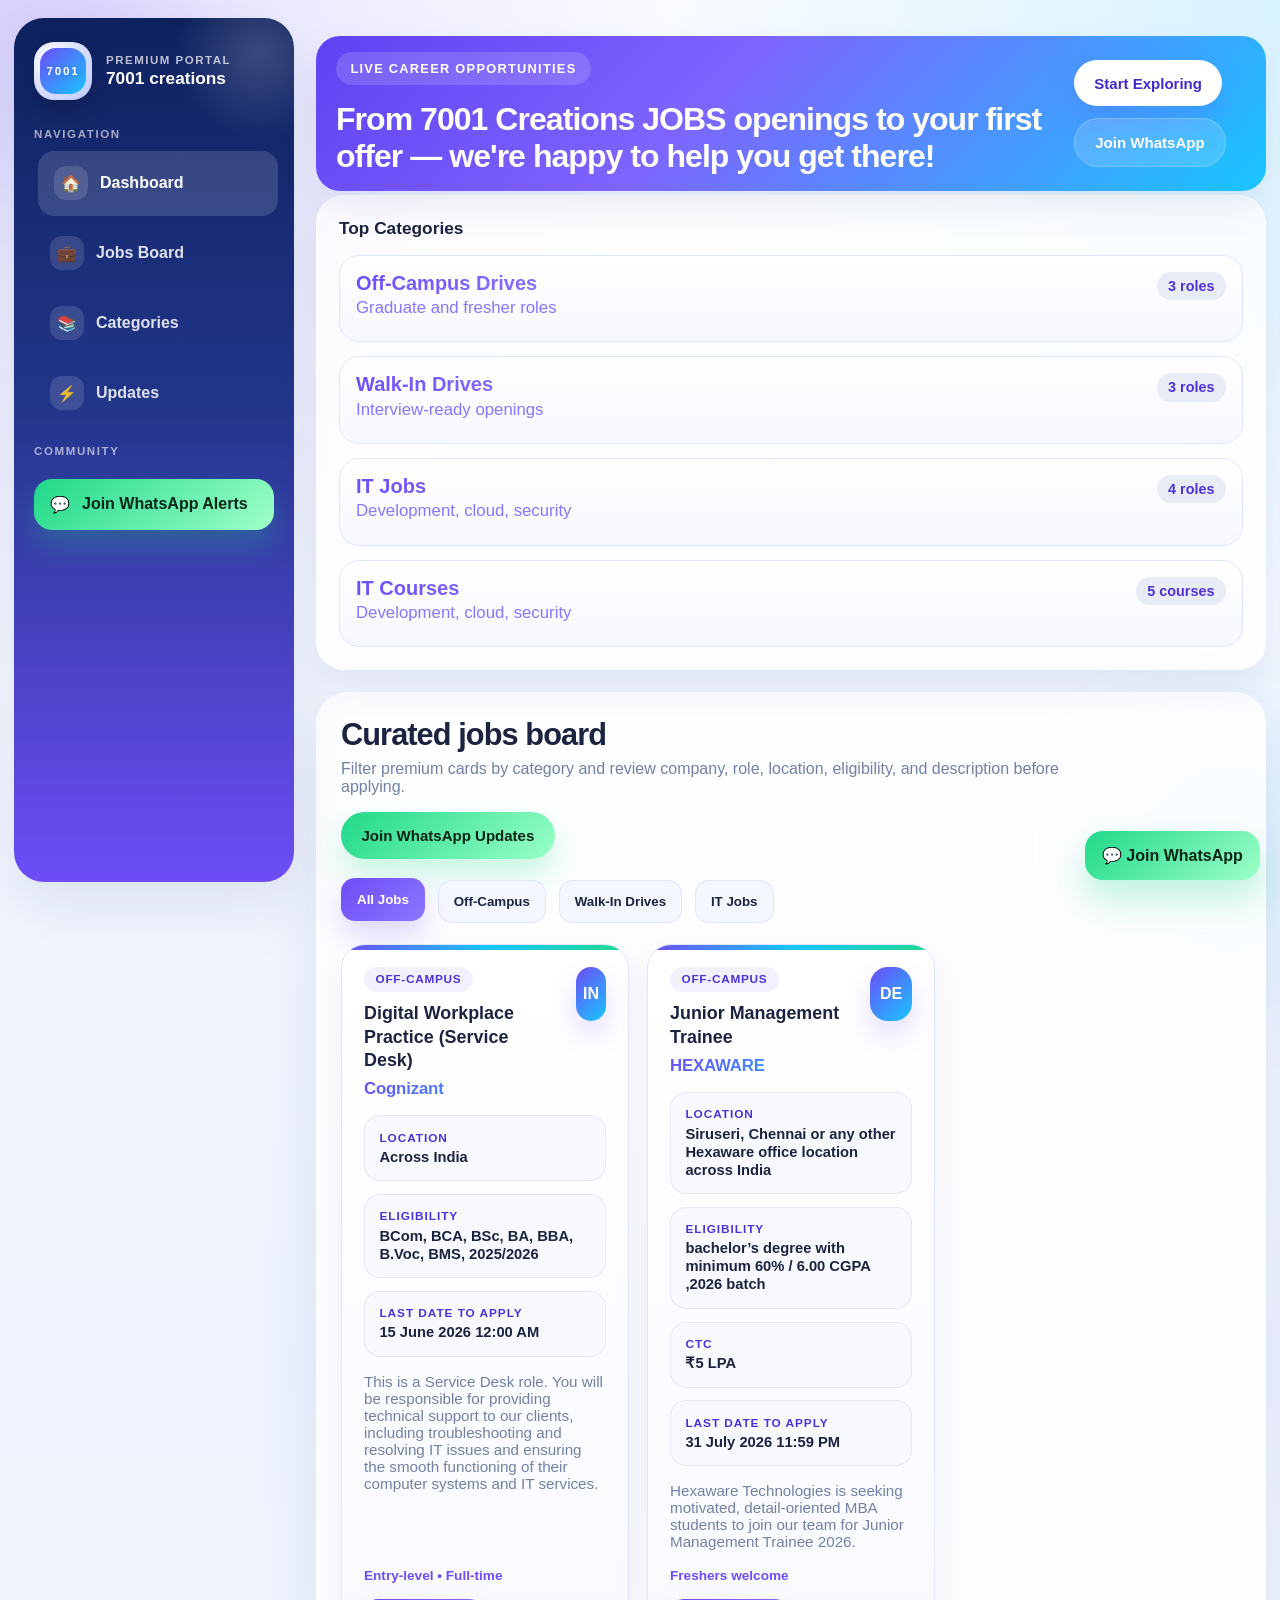
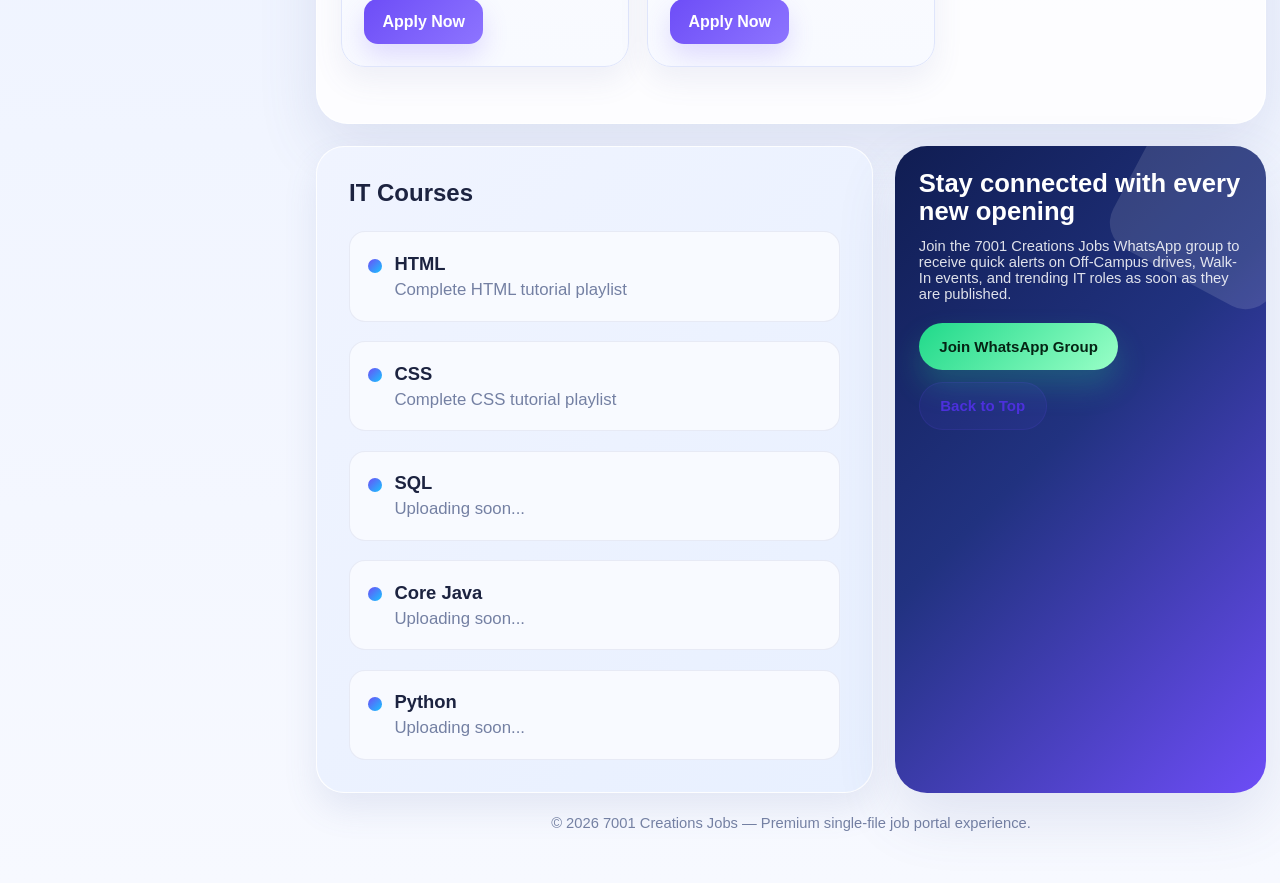
==== index.html @ d079e18f "Highlight company names with gradient styling for better visibility" ====
<!DOCTYPE html>
<html lang="en">
<head>
<meta charset="UTF-8">
<meta name="viewport" content="width=device-width,initial-scale=1.0">
<title>7001 creations</title>
<meta name="description" content="7001 Creations Jobs premium portal for Off-Campus, Walk-In Drives and IT Jobs.">
<style>
:root{
--bg:#f6f8ff;--bg2:#eef3ff;--text:#1c2340;--muted:#7480a3;--line:#dfe5fb;
--white:#fff;--purple:#6d4df7;--purple2:#8b74ff;--blue:#17c5ff;--green:#20d98a;--dark:#13245f;
--shadow:0 24px 60px rgba(84,97,156,.14);--shadow2:0 16px 34px rgba(91,103,163,.12);
--r1:30px;--r2:24px;--r3:18px;--max:1320px}
*{box-sizing:border-box} html{scroll-behavior:smooth}
body{margin:0;font-family:Inter,"Segoe UI",Arial,sans-serif;color:var(--text);
background:radial-gradient(circle at 0 0,rgba(109,77,247,.16),transparent 24%),
radial-gradient(circle at 100% 0,rgba(23,197,255,.14),transparent 22%),
linear-gradient(180deg,#f9fbff 0%,#eef3ff 55%,#f7f9ff 100%)}
a{text-decoration:none;color:inherit}
body:before,body:after{content:"";position:fixed;border-radius:50%;filter:blur(60px);z-index:-1;opacity:.45}
body:before{width:260px;height:260px;left:-80px;top:-80px;background:rgba(109,77,247,.22)}
body:after{width:280px;height:280px;right:-90px;bottom:-90px;background:rgba(23,197,255,.18)}
.app{width:min(calc(100% - 28px),var(--max));margin:18px auto;display:grid;grid-template-columns:280px 1fr;gap:22px}
.sidebar{position:sticky;top:18px;height:calc(100vh - 36px);padding:24px 20px;border-radius:var(--r1);
background:linear-gradient(180deg,#0e215e 0%,#22368a 45%,#6d4df7 100%);color:#fff;box-shadow:var(--shadow);overflow:hidden}
.sidebar:before{content:"";position:absolute;right:-50px;top:-50px;width:170px;height:170px;border-radius:50%;
background:radial-gradient(circle,rgba(255,255,255,.18),transparent 70%)}
.brand{display:flex;align-items:center;gap:14px;margin-bottom:28px;position:relative;z-index:1}
.logo{width:58px;height:58px;border-radius:20px;display:grid;place-items:center;background:radial-gradient(circle at 30% 30%,#ffffff 0%,#dfe5ff 45%,#b7c5ff 100%);color:#2f1f90;font-weight:900;box-shadow:0 14px 26px rgba(0,0,0,.16);position:relative;overflow:hidden}
.logo:before{content:"";position:absolute;inset:6px;border-radius:16px;background:linear-gradient(135deg,#6d4df7,#17c5ff)}
.logo:after{content:"7001";position:absolute;font-size:.72rem;letter-spacing:.16em;color:#fff;font-weight:900;text-shadow:0 2px 8px rgba(0,0,0,.18)}
.brand small{display:block;color:rgba(255,255,255,.72);font-size:.72rem;letter-spacing:.13em;text-transform:uppercase;font-weight:800;margin-bottom:2px}
.brand b{font-size:1.08rem;line-height:1.2}
.navtitle{margin:1.2rem 0 .7rem;color:rgba(255,255,255,.62);font-size:.72rem;text-transform:uppercase;letter-spacing:.14em;font-weight:800}
.navlink{display:flex;align-items:center;gap:12px;padding:.95rem 1rem;border-radius:16px;margin-bottom:.35rem;
color:rgba(255,255,255,.86);font-weight:700;transition:.25s}
.navlink:hover,.navlink.active{background:rgba(255,255,255,.14);transform:translateX(4px);color:#fff}
.ico{width:34px;height:34px;border-radius:12px;display:grid;place-items:center;background:rgba(255,255,255,.13)}
.whatside{display:flex;align-items:center;gap:12px;margin-top:22px;padding:1rem;border-radius:18px;background:linear-gradient(135deg,var(--green),#9effc8);
color:#062718;font-weight:900;box-shadow:0 16px 30px rgba(32,217,138,.24);transition:.25s}
.whatside:hover{transform:translateY(-3px)}
.topbar{position:sticky;top:18px;z-index:50;background:rgba(255,255,255,.72);backdrop-filter:blur(18px);border:1px solid rgba(255,255,255,.9);
box-shadow:var(--shadow2);border-radius:24px;padding:16px 20px;margin-bottom:22px;display:flex;justify-content:space-between;gap:1rem;align-items:center}
.topbar h1{margin:0;font-size:clamp(1.5rem,2.6vw,2rem);letter-spacing:-.03em}
.topbar p{margin:.28rem 0 0;color:var(--muted);font-size:.95rem}
.actions{display:flex;flex-wrap:wrap;gap:.75rem}
.btn{display:inline-flex;align-items:center;justify-content:center;gap:.55rem;border:none;border-radius:999px;padding:.92rem 1.28rem;font-weight:800;font-size:.94rem;cursor:pointer;transition:.25s;white-space:nowrap}
.btn:hover{transform:translateY(-2px)}
.btn.primary{background:linear-gradient(135deg,var(--purple),var(--purple2));color:#fff;box-shadow:0 16px 30px rgba(109,77,247,.22)}
.btn.soft{background:rgba(109,77,247,.08);color:#4c30dc;border:1px solid rgba(109,77,247,.12)}
.btn.wa{background:linear-gradient(135deg,var(--green),#99ffc7);color:#052414;box-shadow:0 16px 30px rgba(32,217,138,.24)}
.hero{display:grid;grid-template-columns:1.15fr 1fr;gap:22px;margin-bottom:22px}
.hero-main{position:relative;overflow:hidden;min-height:360px;padding:34px;border-radius:32px;color:#fff;
background:linear-gradient(135deg,#5f42f2 0%,#7f63ff 40%,#18c6ff 100%);box-shadow:var(--shadow)}
.hero-main:before{content:"";position:absolute;top:-55px;right:-25px;width:220px;height:220px;border-radius:38px;background:rgba(255,255,255,.12);transform:rotate(24deg)}
.hero-main:after{content:"";position:absolute;left:-40px;bottom:-80px;width:250px;height:250px;border-radius:50%;background:radial-gradient(circle,rgba(255,255,255,.18),transparent 70%)}
.hero-wrap{position:relative;z-index:1;max-width:620px}
.eyebrow{display:inline-flex;padding:.55rem .9rem;border-radius:999px;background:rgba(255,255,255,.15);font-size:.8rem;text-transform:uppercase;letter-spacing:.1em;font-weight:900}
.hero h2{margin:1rem 0 .9rem;font-size:clamp(1.8rem,3.5vw,2.8rem);line-height:1.1;letter-spacing:-.03em;max-width:20ch}
.hero p{margin:0 0 1.5rem;color:rgba(255,255,255,.9);max-width:57ch}
.hero-actions{display:flex;flex-wrap:wrap;gap:.8rem;margin-bottom:1.5rem}
.hero-actions .primary{background:#fff;color:#422ac7}
.hero-actions .soft{background:rgba(255,255,255,.15);color:#fff;border:1px solid rgba(255,255,255,.22)}
.stats{display:grid;grid-template-columns:repeat(3,1fr);gap:14px}
.stat{padding:1rem;border-radius:20px;background:rgba(255,255,255,.14);border:1px solid rgba(255,255,255,.18);backdrop-filter:blur(10px)}
.stat strong{display:block;font-size:1.45rem;margin-bottom:.18rem}
.stat span{font-size:.9rem;color:rgba(255,255,255,.84)}
.sidegrid{display:grid;gap:18px}
.card{background:rgba(255,255,255,.8);border:1px solid rgba(255,255,255,.9);backdrop-filter:blur(14px);box-shadow:var(--shadow2);border-radius:28px;padding:22px}
.card h3{margin:0 0 1rem;font-size:1.08rem}
.flist{display:grid;gap:.9rem}
.fitem{padding:1rem;border-radius:20px;background:linear-gradient(180deg,#fff,#f6f8ff);border:1px solid var(--line);transition:.25s}
.fitem:hover{transform:translateY(-4px);box-shadow:var(--shadow2)}
.ftop{display:flex;justify-content:space-between;gap:1rem;align-items:flex-start;margin-bottom:.45rem}
.fitem strong{display:block;font-size:.98rem;margin-bottom:.2rem;color:var(--text)}
.fitem span,.fitem p{margin:0;font-size:.9rem}
.fitem[data-category="off-campus"] strong{background:linear-gradient(135deg,var(--purple),#8d74ff);-webkit-background-clip:text;-webkit-text-fill-color:transparent;background-clip:text}
.fitem[data-category="off-campus"] span{color:#8b74ff}
.fitem[data-category="walk-in"] strong{background:linear-gradient(135deg,var(--purple),#8d74ff);-webkit-background-clip:text;-webkit-text-fill-color:transparent;background-clip:text}
.fitem[data-category="walk-in"] span{color:#8b74ff}
.fitem[data-category="it-jobs"] strong{background:linear-gradient(135deg,var(--purple),#8d74ff);-webkit-background-clip:text;-webkit-text-fill-color:transparent;background-clip:text}
.fitem[data-category="it-jobs"] span{color:#8b74ff}
.fitem[href="#updates"] strong{background:linear-gradient(135deg,var(--purple),#8d74ff);-webkit-background-clip:text;-webkit-text-fill-color:transparent;background-clip:text}
.fitem[href="#updates"] span{color:#8b74ff}
.pill{display:inline-flex;align-items:center;padding:.38rem .72rem;border-radius:999px;font-size:.74rem;font-weight:900;white-space:nowrap;color:#fff}
.p1{background:linear-gradient(135deg,var(--purple),#967eff)} .p2{background:linear-gradient(135deg,var(--blue),#70e1ff)} .p3{background:linear-gradient(135deg,var(--green),#96ffc6);color:#073021}
.summary{display:grid;grid-template-columns:repeat(3,1fr);gap:18px;margin-bottom:22px}
.sum{background:rgba(255,255,255,.82);border:1px solid rgba(255,255,255,.9);border-radius:26px;padding:22px;box-shadow:var(--shadow2);position:relative;overflow:hidden}
.sum:after{content:"";position:absolute;right:-12px;bottom:-12px;width:88px;height:88px;border-radius:24px;opacity:.14;transform:rotate(18deg)}
.sum.purple:after{background:var(--purple)} .sum.blue:after{background:var(--blue)} .sum.green:after{background:var(--green)}
.shead{display:flex;justify-content:space-between;align-items:center;gap:1rem;margin-bottom:1rem}
.sicon{width:48px;height:48px;border-radius:16px;display:grid;place-items:center;color:#fff;font-weight:900}
.sum.purple .sicon{background:linear-gradient(135deg,var(--purple),#8d74ff)}
.sum.blue .sicon{background:linear-gradient(135deg,var(--blue),#72e3ff)}
.sum.green .sicon{background:linear-gradient(135deg,var(--green),#83ffba);color:#053021}
.sum h3{margin:0;font-size:1.02rem}.num{font-size:2rem;font-weight:900;line-height:1;margin-bottom:.35rem;letter-spacing:-.04em}.sum p{margin:0;color:var(--muted);font-size:.93rem}
.jobs{background:rgba(255,255,255,.82);border:1px solid rgba(255,255,255,.9);border-radius:32px;padding:24px;box-shadow:var(--shadow);margin-bottom:22px}
.jobshead{display:flex;justify-content:space-between;align-items:flex-start;gap:1rem;flex-wrap:wrap;margin-bottom:1.3rem}
.jobshead h2{margin:0 0 .45rem;font-size:clamp(1.5rem,2.4vw,2rem);letter-spacing:-.03em}
.jobshead p{margin:0;color:var(--muted);max-width:720px}
.filters{display:flex;flex-wrap:wrap;gap:.8rem;margin-bottom:1.3rem}
.filter{border:none;border-radius:14px;padding:.88rem 1rem;background:#f5f7ff;color:var(--text);font-weight:800;cursor:pointer;box-shadow:inset 0 0 0 1px var(--line);transition:.25s}
.filter:hover,.filter.active{background:linear-gradient(135deg,var(--purple),#8d75ff);color:#fff;box-shadow:0 14px 28px rgba(109,77,247,.22);transform:translateY(-2px)}
.grid{display:grid;grid-template-columns:repeat(3,1fr);gap:18px}
.job{background:linear-gradient(180deg,#fff,#f8faff);border-radius:24px;border:1px solid var(--line);box-shadow:0 14px 30px rgba(91,103,163,.09);padding:22px;display:flex;flex-direction:column;position:relative;overflow:hidden;transition:.28s}
.job:before{content:"";position:absolute;left:0;right:0;top:0;height:5px;background:linear-gradient(90deg,var(--purple),var(--blue),var(--green))}
.job:hover{transform:translateY(-6px);box-shadow:0 22px 40px rgba(91,103,163,.16);border-color:#d4ddff}
.job.hidden{display:none}
.jobtop{display:flex;justify-content:space-between;gap:1rem;align-items:flex-start;margin-bottom:1rem}
.badge{width:54px;height:54px;border-radius:18px;display:grid;place-items:center;background:linear-gradient(135deg,var(--purple),var(--blue));color:#fff;font-weight:900;box-shadow:0 14px 26px rgba(109,77,247,.18)}
.type{display:inline-flex;padding:.35rem .72rem;border-radius:999px;background:rgba(109,77,247,.08);color:#4d32d8;font-size:.74rem;text-transform:uppercase;letter-spacing:.06em;font-weight:900;margin-bottom:.65rem}
.job h3{margin:0;font-size:1.12rem;line-height:1.3}.company{margin-top:.45rem;font-size:1.05rem;font-weight:900;background:linear-gradient(135deg,var(--purple),var(--blue));-webkit-background-clip:text;-webkit-text-fill-color:transparent;background-clip:text;letter-spacing:-.01em}
.meta{display:grid;grid-template-columns:repeat(auto-fit,minmax(180px,1fr));gap:.8rem;margin-bottom:1rem}
.box{padding:.9rem;border-radius:16px;background:#f7f9ff;border:1px solid rgba(104,117,172,.12)}
.box strong{display:block;color:#4d32d8;font-size:.74rem;text-transform:uppercase;letter-spacing:.08em;margin-bottom:.2rem}
.box span{font-size:.92rem;font-weight:700}
.desc{margin:0 0 1.1rem;color:var(--muted);font-size:.95rem;flex:1}
.foot{display:flex;justify-content:space-between;gap:1rem;align-items:center;flex-wrap:wrap}
.note{color:var(--purple);font-size:.85rem;font-weight:800}
.apply{display:inline-flex;align-items:center;justify-content:center;padding:.86rem 1.15rem;border-radius:14px;background:linear-gradient(135deg,var(--purple),#8d74ff);color:#fff;font-weight:800;box-shadow:0 12px 26px rgba(109,77,247,.18);transition:.25s}
.apply:hover{transform:translateY(-2px)}
.bottom{display:grid;grid-template-columns:1.1fr .9fr;gap:22px}
.cta{position:relative;overflow:hidden;padding:28px;border-radius:32px;color:#fff;background:linear-gradient(135deg,#101d52 0%,#213280 45%,#6d4df7 100%);box-shadow:var(--shadow)}
.cta:before{content:"";position:absolute;right:-45px;top:-38px;width:180px;height:180px;border-radius:30px;background:rgba(255,255,255,.12);transform:rotate(28deg)}
.cta h2{position:relative;z-index:1;margin:0 0 .75rem;font-size:clamp(1.8rem,3vw,2.6rem);line-height:1.08}
.cta p{position:relative;z-index:1;margin:0 0 1.35rem;color:rgba(255,255,255,.86);max-width:58ch}
.cta .actions{position:relative;z-index:1}
.info{display:grid;gap:18px}
.infocard{background:rgba(255,255,255,.82);border:1px solid rgba(255,255,255,.9);border-radius:28px;padding:22px;box-shadow:var(--shadow2)}
.infocard h3{margin:0 0 .9rem;font-size:1.06rem}
.ilist{display:grid;gap:.8rem}
.item{display:flex;gap:.8rem;align-items:flex-start;padding:.85rem .9rem;border-radius:16px;background:#f8faff;border:1px solid rgba(104,117,172,.12)}
.dot{width:12px;height:12px;border-radius:50%;margin-top:.35rem;flex-shrink:0;background:linear-gradient(135deg,var(--purple),var(--blue))}
.item strong{display:block;font-size:.94rem;margin-bottom:.15rem}.item span{color:var(--muted);font-size:.9rem}
.footer{text-align:center;padding:22px 10px 34px;color:var(--muted);font-size:.92rem}
.floatwa{position:fixed;right:20px;bottom:20px;z-index:1200;display:inline-flex;align-items:center;gap:.7rem;padding:.95rem 1.08rem;border-radius:18px;background:linear-gradient(135deg,var(--green),#9effc8);color:#072516;font-weight:900;box-shadow:0 18px 34px rgba(32,217,138,.28);transition:.25s}
.floatwa:hover{transform:translateY(-3px)}
@media (max-width:1180px){
.app{grid-template-columns:1fr}.sidebar{position:relative;top:0;height:auto}.hero,.bottom{grid-template-columns:1fr}.summary{grid-template-columns:1fr 1fr}
}
@media (max-width:780px){
.app{width:min(calc(100% - 18px),var(--max));margin:10px auto;gap:14px}
.sidebar,.topbar,.hero-main,.card,.sum,.jobs,.cta,.infocard{border-radius:22px}
.topbar,.jobshead,.foot{flex-direction:column;align-items:stretch}.actions{justify-content:flex-start}
.hero,.summary,.grid,.meta,.bottom,.stats{grid-template-columns:1fr}.filters .filter{flex:1 1 calc(50% - .8rem)}
.floatwa{right:14px;bottom:14px}
}
@media (prefers-reduced-motion:reduce){html{scroll-behavior:auto}*{transition:none!important}}
</style>
</head>
<body>
<div class="app">
  <aside class="sidebar">
    <a class="brand" href="#top">
      <span class="logo" aria-hidden="true"></span>
      <span><small>Premium Portal</small><b>7001 creations</b></span>
    </a>
    <div class="navtitle">Navigation</div>
    <a class="navlink active" href="#top"><span class="ico">🏠</span><span>Dashboard</span></a>
    <a class="navlink" href="#jobs"><span class="ico">💼</span><span>Jobs Board</span></a>
    <a class="navlink" href="#categories"><span class="ico">📚</span><span>Categories</span></a>
    <a class="navlink" href="#updates"><span class="ico">⚡</span><span>Updates</span></a>
    <div class="navtitle">Community</div>
    <a class="whatside" href="https://chat.whatsapp.com/FQeZhytfuts756f8nI5r4s" target="_blank" rel="noopener noreferrer"><span>💬</span><span>Join WhatsApp Alerts</span></a>
  </aside>

  <main id="top">
    <header class="topbar" style="background: linear-gradient(135deg,#5f42f2 0%,#7f63ff 40%,#18c6ff 100%); border: none; position: relative; overflow: hidden;">
      <div style="position: relative; z-index: 1;">
        <span style="display: inline-flex; padding: 0.55rem 0.9rem; border-radius: 999px; background: rgba(255,255,255,0.15); font-size: 0.8rem; text-transform: uppercase; letter-spacing: 0.1em; font-weight: 900; color: #fff; margin-bottom: 1rem;">LIVE CAREER OPPORTUNITIES</span>
        <h1 style="color: #fff; margin: 0;">From 7001 Creations JOBS openings to your first offer — we're happy to help you get there!</h1>
      </div>
      <div class="actions">
        <a class="btn primary" href="#jobs" style="background: #fff; color: #422ac7;">Start Exploring</a>
        <a class="btn soft" href="https://chat.whatsapp.com/FQeZhytfuts756f8nI5r4s" target="_blank" rel="noopener noreferrer" style="background: rgba(255,255,255,0.15); color: #fff; border: 1px solid rgba(255,255,255,0.22);">Join WhatsApp</a>
      </div>
    </header>

    <section id="categories" style="margin-bottom: 22px;">
      <div class="card">
        <h3>Top Categories</h3>
        <div class="flist">
          <a class="fitem" href="#jobs" data-category="off-campus" style="cursor: pointer;"><div class="ftop"><div><strong style="font-size: 1.25rem;">Off-Campus Drives</strong><span style="font-size: 1.05rem;">Graduate and fresher roles</span></div><span class="pill" style="background: #e8ecf7; color: #4d32d8;">3 roles</span></div></a>
          <a class="fitem" href="#jobs" data-category="walk-in" style="cursor: pointer;"><div class="ftop"><div><strong style="font-size: 1.25rem;">Walk-In Drives</strong><span style="font-size: 1.05rem;">Interview-ready openings</span></div><span class="pill" style="background: #e8ecf7; color: #4d32d8;">3 roles</span></div></a>
          <a class="fitem" href="#jobs" data-category="it-jobs" style="cursor: pointer;"><div class="ftop"><div><strong style="font-size: 1.25rem;">IT Jobs</strong><span style="font-size: 1.05rem;">Development, cloud, security</span></div><span class="pill" style="background: #e8ecf7; color: #4d32d8;">4 roles</span></div></a>
          <a class="fitem" href="#updates" style="cursor: pointer;"><div class="ftop"><div><strong style="font-size: 1.25rem;">IT Courses</strong><span style="font-size: 1.05rem;">Development, cloud, security</span></div><span class="pill" style="background: #e8ecf7; color: #4d32d8;">5 courses</span></div></a>
        </div>
      </div>
    </section>


    <section class="jobs" id="jobs">
      <div class="jobshead">
        <div>
          <h2>Curated jobs board</h2>
          <p>Filter premium cards by category and review company, role, location, eligibility, and description before applying.</p>
        </div>
        <a class="btn wa" href="https://chat.whatsapp.com/FQeZhytfuts756f8nI5r4s" target="_blank" rel="noopener noreferrer">Join WhatsApp Updates</a>
      </div>

      <div class="filters">
        <button class="filter active" type="button" data-filter="all">All Jobs</button>
        <button class="filter" type="button" data-filter="off-campus">Off-Campus</button>
        <button class="filter" type="button" data-filter="walk-in">Walk-In Drives</button>
        <button class="filter" type="button" data-filter="it-jobs">IT Jobs</button>
      </div>

      <div class="grid" id="jobsGrid"></div>
      
      <div id="pagination" style="display: flex; justify-content: center; align-items: center; gap: 1rem; margin-top: 2rem; flex-wrap: wrap;">
        <button id="prevPage" class="btn soft" style="display: none;">← Previous</button>
        <span id="pageInfo" style="font-weight: 700; color: var(--text);"></span>
        <button id="nextPage" class="btn soft" style="display: none;">Next →</button>
      </div>
    </section>

    <section class="bottom" id="updates" style="grid-template-columns: 1.2fr 0.8fr;">
      <div class="info">
        <div class="infocard" style="padding: 32px; background: linear-gradient(135deg, #f0f4ff 0%, #e8f0ff 100%);">
          <h3 style="font-size: 1.5rem; margin-bottom: 1.5rem;">IT Courses</h3>
          <div class="ilist" style="gap: 1.2rem;">
            <a class="item" href="https://www.youtube.com/watch?v=q3qqzZGI3ZE&list=PLaE51FvPHkQozoY9-qaENTqon5_05RSMc" target="_blank" rel="noopener noreferrer" style="cursor: pointer; padding: 1.3rem 1.1rem;"><span class="dot" style="width: 14px; height: 14px;"></span><div><strong style="font-size: 1.15rem; margin-bottom: 0.3rem;">HTML</strong><span style="font-size: 1.05rem;">Complete HTML tutorial playlist</span></div></a>
            <a class="item" href="https://www.youtube.com/watch?v=mrYLW3Xp94U&list=PLaE51FvPHkQoMfo9nTaKeAJqSZjYxYpY0" target="_blank" rel="noopener noreferrer" style="cursor: pointer; padding: 1.3rem 1.1rem;"><span class="dot" style="width: 14px; height: 14px;"></span><div><strong style="font-size: 1.15rem; margin-bottom: 0.3rem;">CSS</strong><span style="font-size: 1.05rem;">Complete CSS tutorial playlist</span></div></a>
            <a class="item" href="#" data-course="upcoming" style="cursor: pointer; padding: 1.3rem 1.1rem;"><span class="dot" style="width: 14px; height: 14px;"></span><div><strong style="font-size: 1.15rem; margin-bottom: 0.3rem;">SQL</strong><span style="font-size: 1.05rem;">Uploading soon...</span></div></a>
            <a class="item" href="#" data-course="upcoming" style="cursor: pointer; padding: 1.3rem 1.1rem;"><span class="dot" style="width: 14px; height: 14px;"></span><div><strong style="font-size: 1.15rem; margin-bottom: 0.3rem;">Core Java</strong><span style="font-size: 1.05rem;">Uploading soon...</span></div></a>
            <a class="item" href="#" data-course="upcoming" style="cursor: pointer; padding: 1.3rem 1.1rem;"><span class="dot" style="width: 14px; height: 14px;"></span><div><strong style="font-size: 1.15rem; margin-bottom: 0.3rem;">Python</strong><span style="font-size: 1.05rem;">Uploading soon...</span></div></a>
          </div>
        </div>
      </div>

      <div class="cta" style="padding: 24px;">
        <h2 style="font-size: 1.6rem;">Stay connected with every new opening</h2>
        <p style="font-size: 0.92rem;">Join the 7001 Creations Jobs WhatsApp group to receive quick alerts on Off-Campus drives, Walk-In events, and trending IT roles as soon as they are published.</p>
        <div class="actions">
          <a class="btn wa" href="https://chat.whatsapp.com/FQeZhytfuts756f8nI5r4s" target="_blank" rel="noopener noreferrer">Join WhatsApp Group</a>
          <a class="btn soft" href="#top">Back to Top</a>
        </div>
      </div>
    </section>

    <div class="footer">© 2026 7001 Creations Jobs — Premium single-file job portal experience.</div>
  </main>
</div>

<a class="floatwa" href="https://chat.whatsapp.com/FQeZhytfuts756f8nI5r4s" target="_blank" rel="noopener noreferrer">💬 Join WhatsApp</a>

<script>
/*
===========================================
HOW TO ADD OR UPDATE JOBS
===========================================

To add new jobs or update existing ones, scroll down to the "allJobs" array (around line 400).

ADDING A NEW JOB:
-----------------
1. Copy an existing job object from the allJobs array
2. Paste it at the end of the array (before the closing bracket ]
3. Update the following fields:

   - id: Increment the number (e.g., if last job is id: 10, use id: 11)
   - category: Choose from "off-campus", "walk-in", or "it-jobs"
   - categoryLabel: Choose from "Off-Campus", "Walk-In Drive", or "IT Job"
   - title: Job title (e.g., "Senior Software Engineer")
   - company: Company name (e.g., "Google")
   - badge: 2-3 letter company abbreviation (e.g., "GG" for Google)
   - location: Job location (e.g., "Bangalore / Remote")
   - eligibility: Requirements (e.g., "B.Tech/MCA, 2-4 years")
   - description: Brief job description (1-2 sentences)
   - note: Additional info (e.g., "Full-time • Remote")
   - applyUrl: Application link (full URL)
   - active: Set to true to show the job, false to hide it

EXAMPLE - Adding a new job:
---------------------------
{
  "id": 11,
  "category": "it-jobs",
  "categoryLabel": "IT Job",
  "title": "Full Stack Developer",
  "company": "Amazon",
  "badge": "AM",
  "location": "Hyderabad / Hybrid",
  "eligibility": "B.Tech/MCA, 1-3 years",
  "description": "Build scalable web applications using React, Node.js, and AWS services with modern development practices.",
  "note": "Full-time • Hybrid",
  "applyUrl": "https://www.amazon.jobs/en/search",
  "active": true
},

UPDATING AN EXISTING JOB:
-------------------------
1. Find the job by its id or title in the allJobs array
2. Modify any field you want to update
3. Save the file

HIDING A JOB (without deleting):
---------------------------------
Set "active": false for that job

UPDATING JOB COUNTS:
--------------------
The role counts (e.g., "3 roles") in the Top Categories section are hardcoded.
To update them:
1. Search for "Top Categories" in the HTML (around line 180)
2. Find the pill spans (e.g., <span class="pill" ...>3 roles</span>)
3. Update the numbers manually

TIPS:
-----
- Always add a comma after each job object (except the last one)
- Keep the JSON format valid (proper quotes, brackets, commas)
- Test the page after adding jobs to ensure they display correctly
- Use the filter buttons to verify jobs appear in the correct category
- The pagination will automatically handle more than 9 jobs per page

===========================================
*/

const filterButtons=document.querySelectorAll('.filter');
const jobsGrid=document.getElementById('jobsGrid');
const jobCount=document.getElementById('jobCount');
const prevPageBtn=document.getElementById('prevPage');
const nextPageBtn=document.getElementById('nextPage');
const pageInfo=document.getElementById('pageInfo');
let allJobs=[];
let activeFilter='all';
let currentPage=1;
const jobsPerPage=9;

function createJobCard(job){
  // Standard fields that should not appear in meta boxes
  const excludeFields = ['id', 'category', 'categoryLabel', 'title', 'company', 'badge', 'description', 'note', 'applyUrl', 'active', 'location', 'eligibility'];
  
  // Build meta boxes dynamically - always show location and eligibility first
  let metaBoxes = `
    <div class="box"><strong>Location</strong><span>${job.location}</span></div>
    <div class="box"><strong>Eligibility</strong><span>${job.eligibility}</span></div>`;
  
  // Add any additional fields dynamically
  for (const [key, value] of Object.entries(job)) {
    if (!excludeFields.includes(key) && value) {
      // Format the field name (e.g., "CTC" stays "CTC", "Last Date to Apply" stays as is)
      const fieldName = key;
      metaBoxes += `
    <div class="box"><strong>${fieldName}</strong><span>${value}</span></div>`;
    }
  }
  
  return `
    <article class="job" data-category="${job.category}">
      <div class="jobtop">
        <div>
          <span class="type">${job.categoryLabel}</span>
          <h3>${job.title}</h3>
          <div class="company">${job.company}</div>
        </div>
        <div class="badge">${job.badge}</div>
      </div>
      <div class="meta">
        ${metaBoxes}
      </div>
      <p class="desc">${job.description}</p>
      <div class="foot">
        <span class="note">${job.note}</span>
        <a class="apply" href="${job.applyUrl}" target="_blank" rel="noopener noreferrer">Apply Now</a>
      </div>
    </article>
  `;
}

function renderJobs(filter='all'){
  const visibleJobs=allJobs.filter(job=>job.active && (filter==='all'||job.category===filter));
  const totalPages=Math.ceil(visibleJobs.length/jobsPerPage);
  
  // Reset to page 1 if current page exceeds total pages
  if(currentPage>totalPages) currentPage=1;
  
  const startIndex=(currentPage-1)*jobsPerPage;
  const endIndex=startIndex+jobsPerPage;
  const jobsToShow=visibleJobs.slice(startIndex,endIndex);
  
  jobsGrid.innerHTML=jobsToShow.map(createJobCard).join('');
  
  if(jobCount){
    jobCount.textContent=allJobs.filter(job=>job.active).length;
  }
  
  // Update pagination controls
  if(totalPages>1){
    prevPageBtn.style.display=currentPage>1?'inline-flex':'none';
    nextPageBtn.style.display=currentPage<totalPages?'inline-flex':'none';
    pageInfo.textContent=`Page ${currentPage} of ${totalPages}`;
    pageInfo.style.display='block';
  }else{
    prevPageBtn.style.display='none';
    nextPageBtn.style.display='none';
    pageInfo.style.display='none';
  }
  
  // Scroll to jobs section
  document.getElementById('jobs').scrollIntoView({behavior:'smooth',block:'start'});
}

// Pagination button handlers
prevPageBtn.addEventListener('click',()=>{
  if(currentPage>1){
    currentPage--;
    renderJobs(activeFilter);
  }
});

nextPageBtn.addEventListener('click',()=>{
  const visibleJobs=allJobs.filter(job=>job.active && (activeFilter==='all'||job.category===activeFilter));
  const totalPages=Math.ceil(visibleJobs.length/jobsPerPage);
  if(currentPage<totalPages){
    currentPage++;
    renderJobs(activeFilter);
  }
});

filterButtons.forEach(button=>{
  button.addEventListener('click',()=>{
    activeFilter=button.dataset.filter;
    currentPage=1; // Reset to first page when changing filter
    filterButtons.forEach(btn=>btn.classList.remove('active'));
    button.classList.add('active');
    renderJobs(activeFilter);
  });
});

// IT Courses upcoming notification
const upcomingCourses = document.querySelectorAll('[data-course="upcoming"]');
upcomingCourses.forEach(course => {
  course.addEventListener('click', (e) => {
    e.preventDefault();
    const courseName = course.querySelector('strong').textContent;
    alert(`${courseName} course is uploading soon! Stay tuned for updates.`);
  });
});

// Category filter from Top Categories section
const categoryLinks = document.querySelectorAll('[data-category]');
categoryLinks.forEach(link => {
  link.addEventListener('click', (e) => {
    e.preventDefault();
    const category = link.dataset.category;
    
    // Update active filter button
    currentPage=1; // Reset to first page
    filterButtons.forEach(btn => btn.classList.remove('active'));
    const targetButton = document.querySelector(`[data-filter="${category}"]`);
    if (targetButton) {
      targetButton.classList.add('active');
      activeFilter = category;
      renderJobs(activeFilter);
    }
    
    // Scroll to jobs section
    document.getElementById('jobs').scrollIntoView({ behavior: 'smooth' });
  });
});

// Embedded jobs data to avoid CORS issues when opening HTML directly
allJobs = [
  {
    "id": 1,
    "category": "off-campus",
    "categoryLabel": "Off-Campus",
    "title": "Digital Workplace Practice (Service Desk)",
    "company": "Cognizant ",
    "badge": "IN",
    "location": "Across India",
    "Last Date to Apply": "15 June 2026 12:00 AM",
    "eligibility": "BCom, BCA, BSc, BA, BBA, B.Voc, BMS, 2025/2026",
    "description": "This is a Service Desk role. You will be responsible for providing technical support to our clients, including troubleshooting and resolving IT issues and ensuring the smooth functioning of their computer systems and IT services.",
    "note": "Entry-level • Full-time",
    "applyUrl": "https://app.joinsuperset.com/join/#/signup/student/jobprofiles/a8af19f3-444e-43bd-8828-e8656f637a17",
    "active": true
  },
  {
    "id": 2,
    "category": "off-campus",
    "categoryLabel": "Off-Campus",
    "title": "Junior Management Trainee",
    "company": "HEXAWARE",
    "CTC": "₹5 LPA",
    "Last Date to Apply": "31 July 2026 11:59 PM",
    "badge": "DE",
    "location": "Siruseri, Chennai or any other Hexaware office location across India",
    "eligibility": " bachelor’s degree with minimum 60% / 6.00 CGPA ,2026 batch",
    "description": "Hexaware Technologies is seeking motivated, detail-oriented MBA students to join our team for Junior Management Trainee 2026.",
    "note": "Freshers welcome",
    "applyUrl": "https://app.joinsuperset.com/join/#/signup/student/jobprofiles/aa8dda8f-2e39-4377-bf46-a255f7f941e3",
    "active": true
  }

];

// Render jobs immediatelytk
renderJobs(activeFilter);
</script>
</body>
</html>
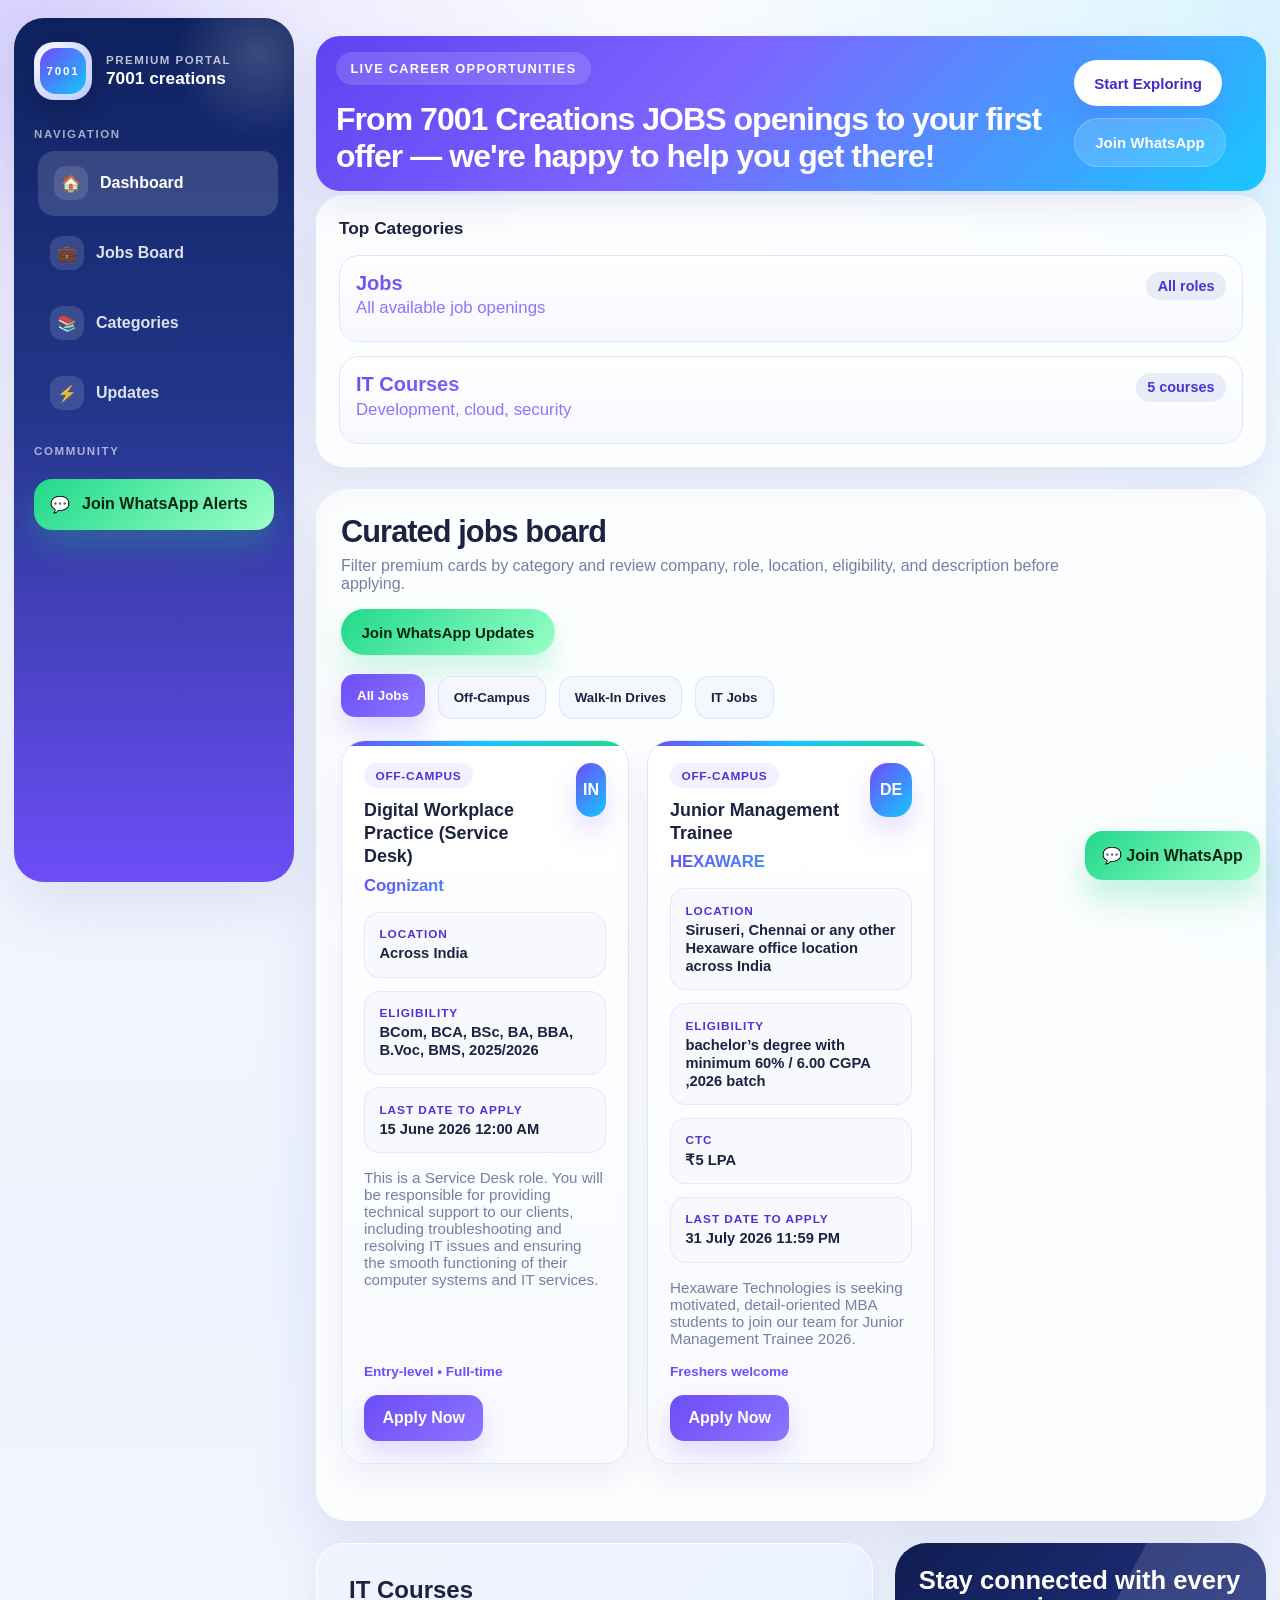
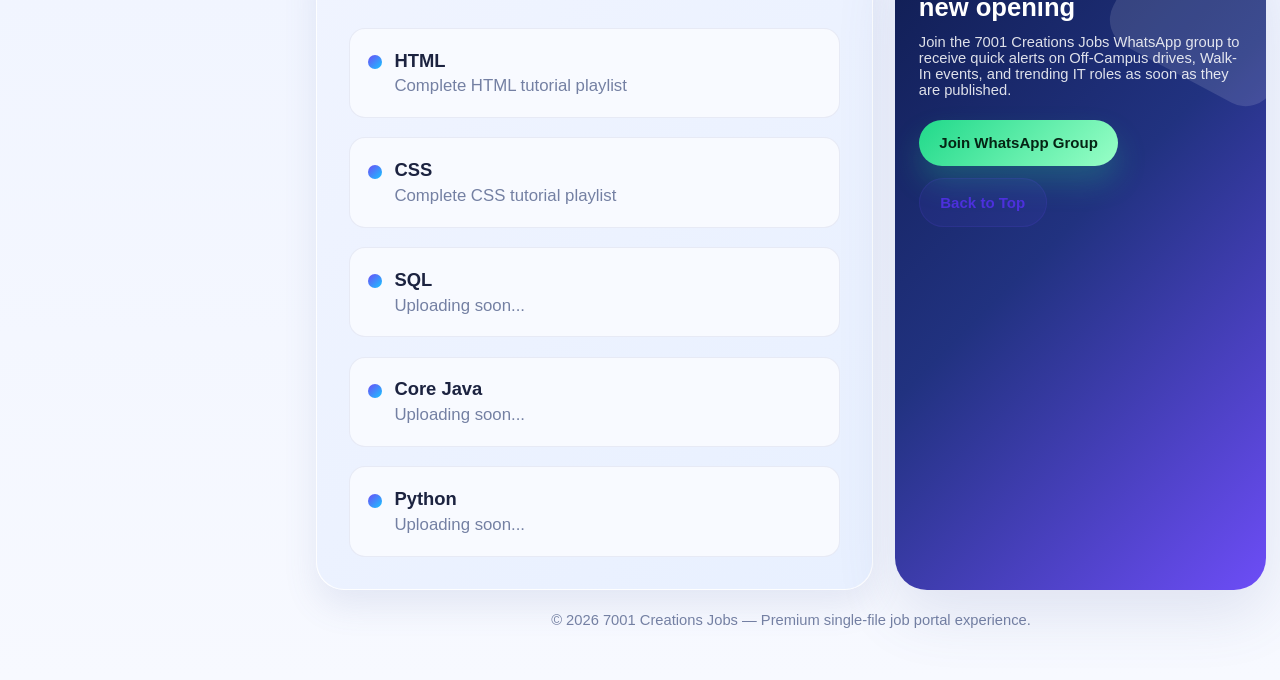
==== commit 2143440b: "updated" ====
--- a/index.html
+++ b/index.html
@@ -74,12 +74,8 @@
 .ftop{display:flex;justify-content:space-between;gap:1rem;align-items:flex-start;margin-bottom:.45rem}
 .fitem strong{display:block;font-size:.98rem;margin-bottom:.2rem;color:var(--text)}
 .fitem span,.fitem p{margin:0;font-size:.9rem}
-.fitem[data-category="off-campus"] strong{background:linear-gradient(135deg,var(--purple),#8d74ff);-webkit-background-clip:text;-webkit-text-fill-color:transparent;background-clip:text}
-.fitem[data-category="off-campus"] span{color:#8b74ff}
-.fitem[data-category="walk-in"] strong{background:linear-gradient(135deg,var(--purple),#8d74ff);-webkit-background-clip:text;-webkit-text-fill-color:transparent;background-clip:text}
-.fitem[data-category="walk-in"] span{color:#8b74ff}
-.fitem[data-category="it-jobs"] strong{background:linear-gradient(135deg,var(--purple),#8d74ff);-webkit-background-clip:text;-webkit-text-fill-color:transparent;background-clip:text}
-.fitem[data-category="it-jobs"] span{color:#8b74ff}
+.fitem[data-category="all"] strong{background:linear-gradient(135deg,var(--purple),#8d74ff);-webkit-background-clip:text;-webkit-text-fill-color:transparent;background-clip:text}
+.fitem[data-category="all"] span{color:#8b74ff}
 .fitem[href="#updates"] strong{background:linear-gradient(135deg,var(--purple),#8d74ff);-webkit-background-clip:text;-webkit-text-fill-color:transparent;background-clip:text}
 .fitem[href="#updates"] span{color:#8b74ff}
 .pill{display:inline-flex;align-items:center;padding:.38rem .72rem;border-radius:999px;font-size:.74rem;font-weight:900;white-space:nowrap;color:#fff}
@@ -180,9 +176,7 @@
       <div class="card">
         <h3>Top Categories</h3>
         <div class="flist">
-          <a class="fitem" href="#jobs" data-category="off-campus" style="cursor: pointer;"><div class="ftop"><div><strong style="font-size: 1.25rem;">Off-Campus Drives</strong><span style="font-size: 1.05rem;">Graduate and fresher roles</span></div><span class="pill" style="background: #e8ecf7; color: #4d32d8;">3 roles</span></div></a>
-          <a class="fitem" href="#jobs" data-category="walk-in" style="cursor: pointer;"><div class="ftop"><div><strong style="font-size: 1.25rem;">Walk-In Drives</strong><span style="font-size: 1.05rem;">Interview-ready openings</span></div><span class="pill" style="background: #e8ecf7; color: #4d32d8;">3 roles</span></div></a>
-          <a class="fitem" href="#jobs" data-category="it-jobs" style="cursor: pointer;"><div class="ftop"><div><strong style="font-size: 1.25rem;">IT Jobs</strong><span style="font-size: 1.05rem;">Development, cloud, security</span></div><span class="pill" style="background: #e8ecf7; color: #4d32d8;">4 roles</span></div></a>
+          <a class="fitem" href="#jobs" data-category="all" style="cursor: pointer;"><div class="ftop"><div><strong style="font-size: 1.25rem;">Jobs</strong><span style="font-size: 1.05rem;">All available job openings</span></div><span class="pill" style="background: #e8ecf7; color: #4d32d8;">All roles</span></div></a>
           <a class="fitem" href="#updates" style="cursor: pointer;"><div class="ftop"><div><strong style="font-size: 1.25rem;">IT Courses</strong><span style="font-size: 1.05rem;">Development, cloud, security</span></div><span class="pill" style="background: #e8ecf7; color: #4d32d8;">5 courses</span></div></a>
         </div>
       </div>
@@ -449,7 +443,12 @@
     // Update active filter button
     currentPage=1; // Reset to first page
     filterButtons.forEach(btn => btn.classList.remove('active'));
-    const targetButton = document.querySelector(`[data-filter="${category}"]`);
+    
+    // If category is 'all', activate the 'All Jobs' filter
+    const targetButton = category === 'all'
+      ? document.querySelector('[data-filter="all"]')
+      : document.querySelector(`[data-filter="${category}"]`);
+    
     if (targetButton) {
       targetButton.classList.add('active');
       activeFilter = category;
@@ -494,7 +493,6 @@
     "applyUrl": "https://app.joinsuperset.com/join/#/signup/student/jobprofiles/aa8dda8f-2e39-4377-bf46-a255f7f941e3",
     "active": true
   }
-
 ];
 
 // Render jobs immediatelytk
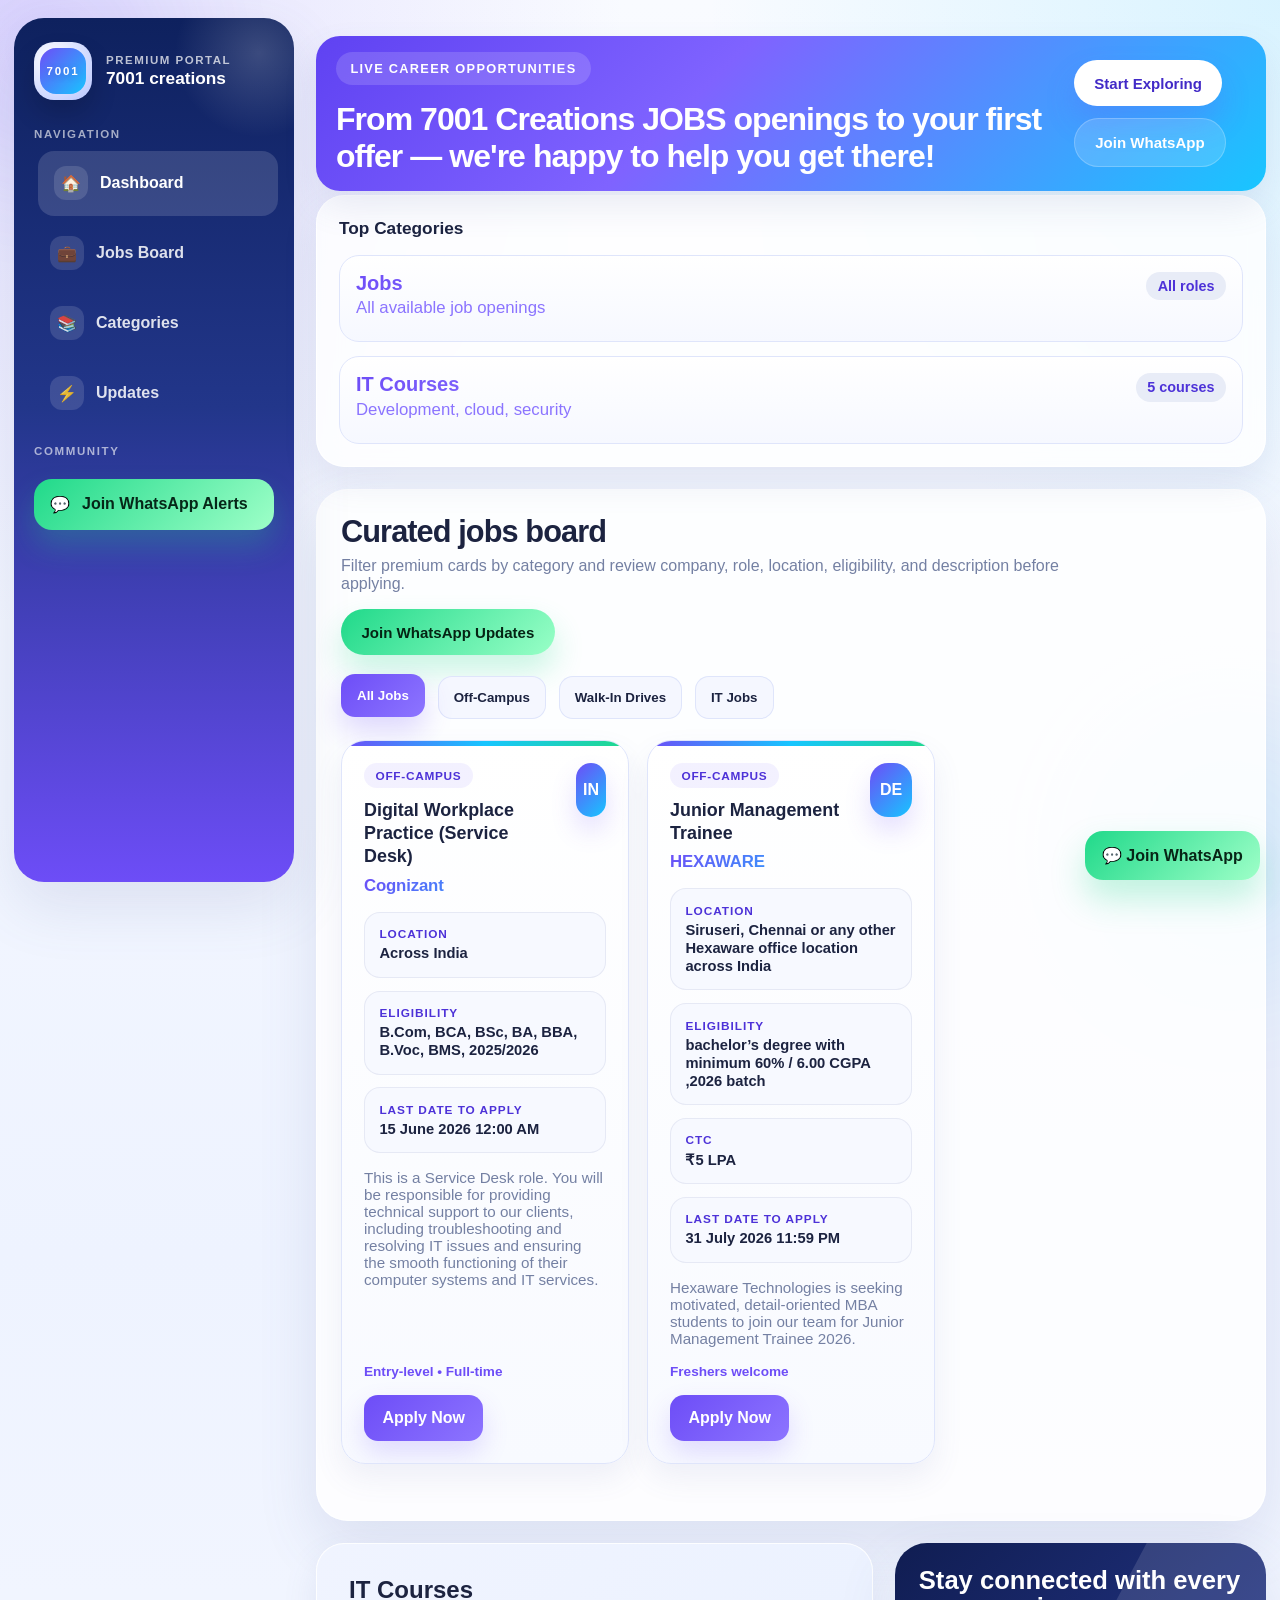
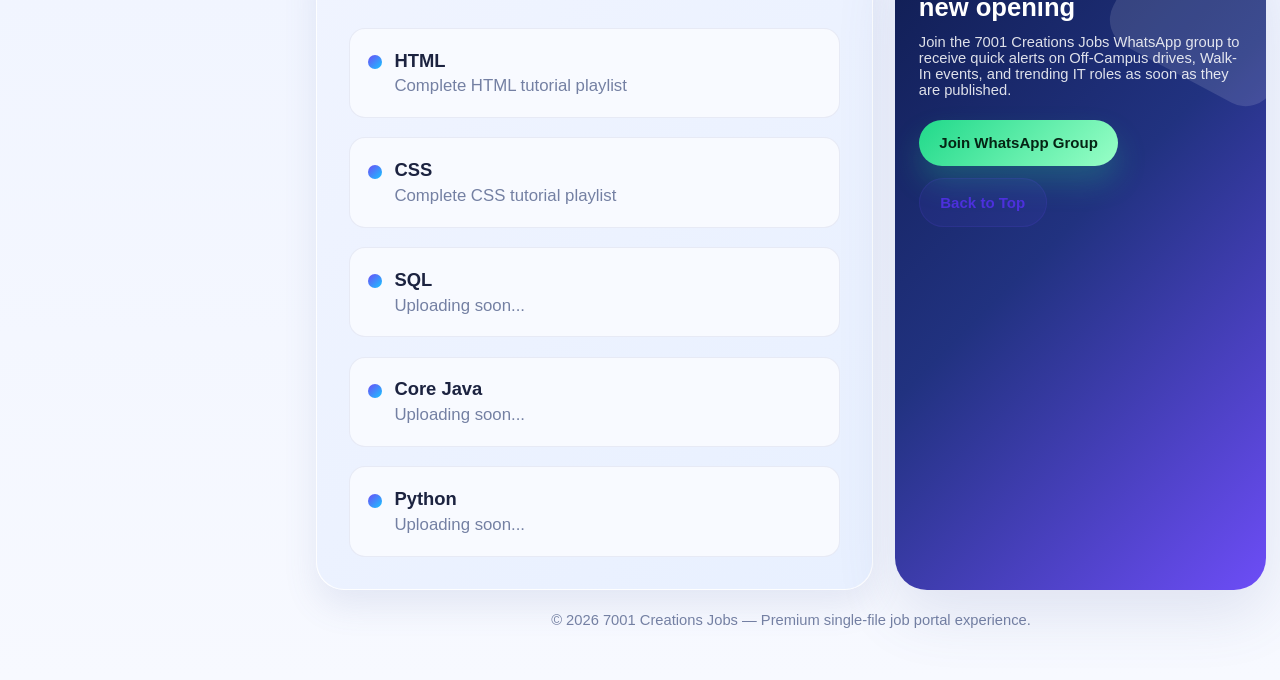
==== commit 6e74391c: "updated" ====
--- a/index.html
+++ b/index.html
@@ -471,7 +471,7 @@
     "badge": "IN",
     "location": "Across India",
     "Last Date to Apply": "15 June 2026 12:00 AM",
-    "eligibility": "BCom, BCA, BSc, BA, BBA, B.Voc, BMS, 2025/2026",
+    "eligibility": "B.Com, BCA, BSc, BA, BBA, B.Voc, BMS, 2025/2026",
     "description": "This is a Service Desk role. You will be responsible for providing technical support to our clients, including troubleshooting and resolving IT issues and ensuring the smooth functioning of their computer systems and IT services.",
     "note": "Entry-level • Full-time",
     "applyUrl": "https://app.joinsuperset.com/join/#/signup/student/jobprofiles/a8af19f3-444e-43bd-8828-e8656f637a17",
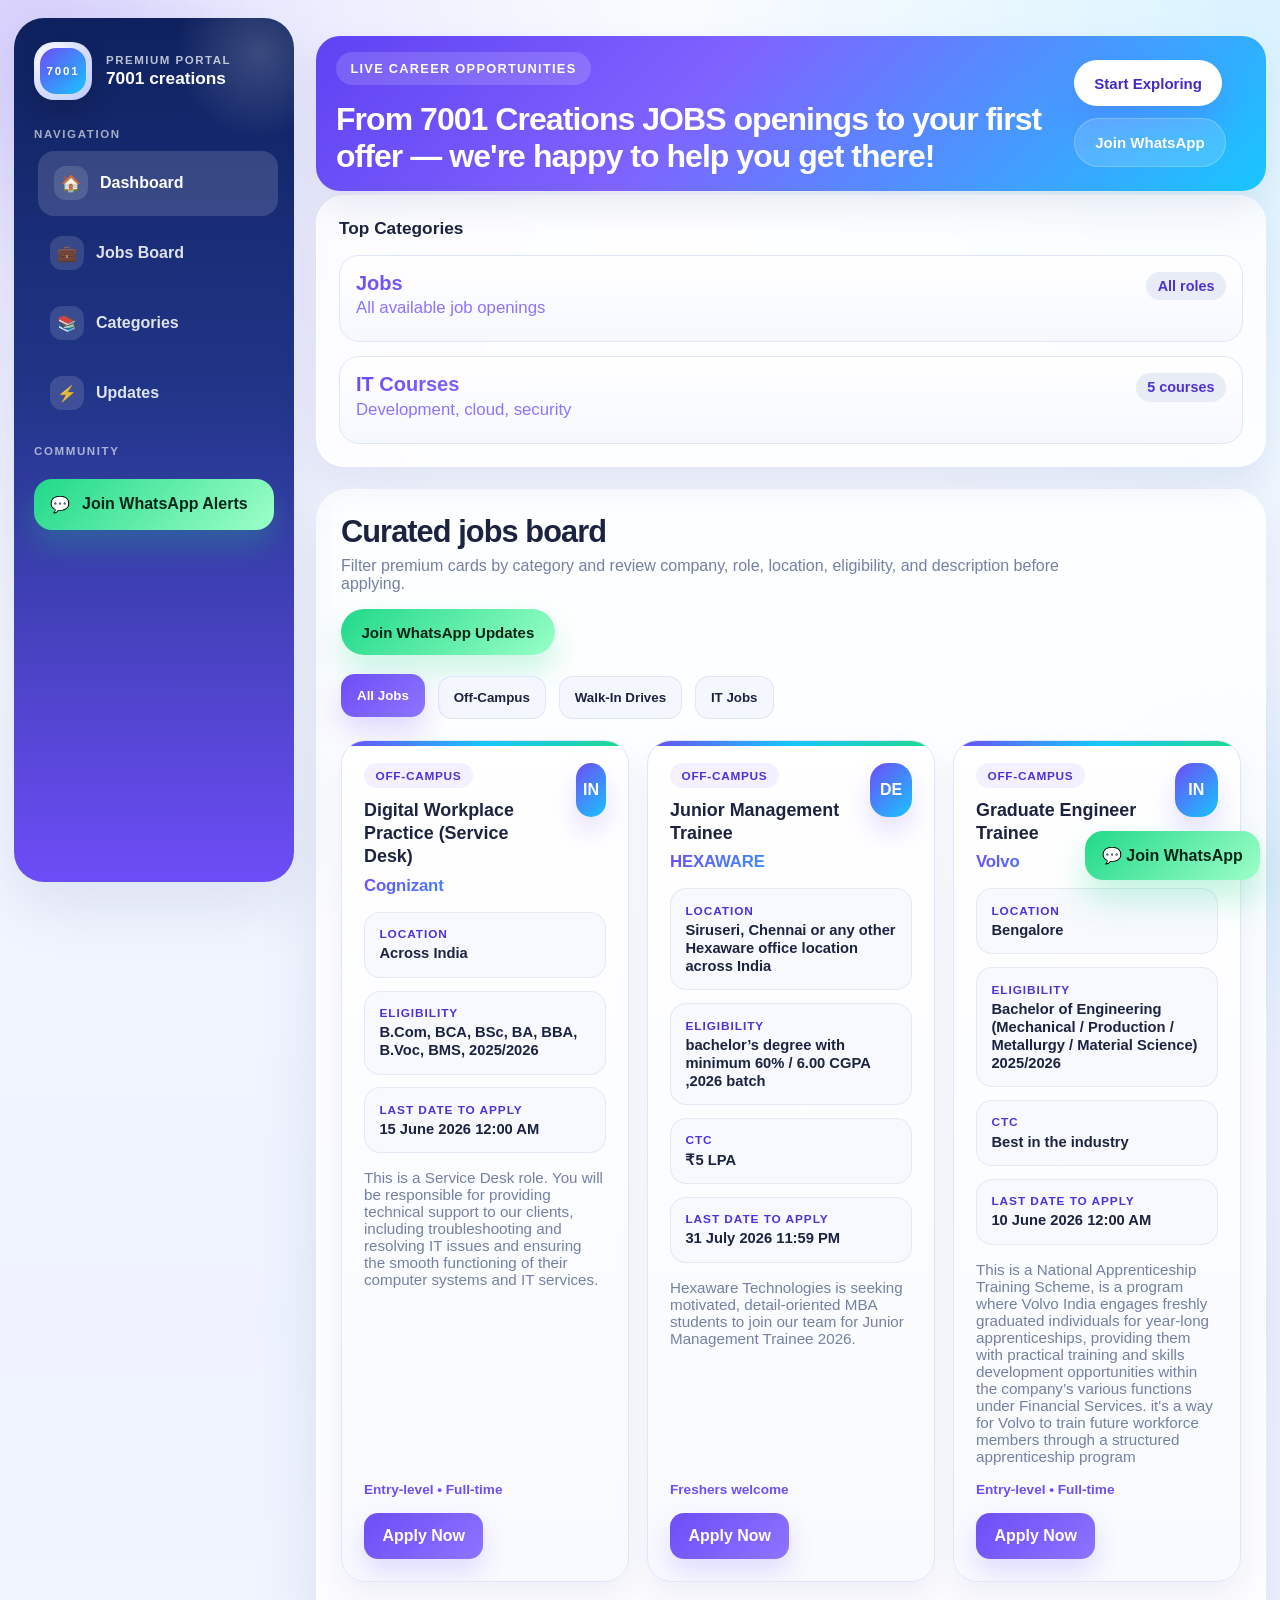
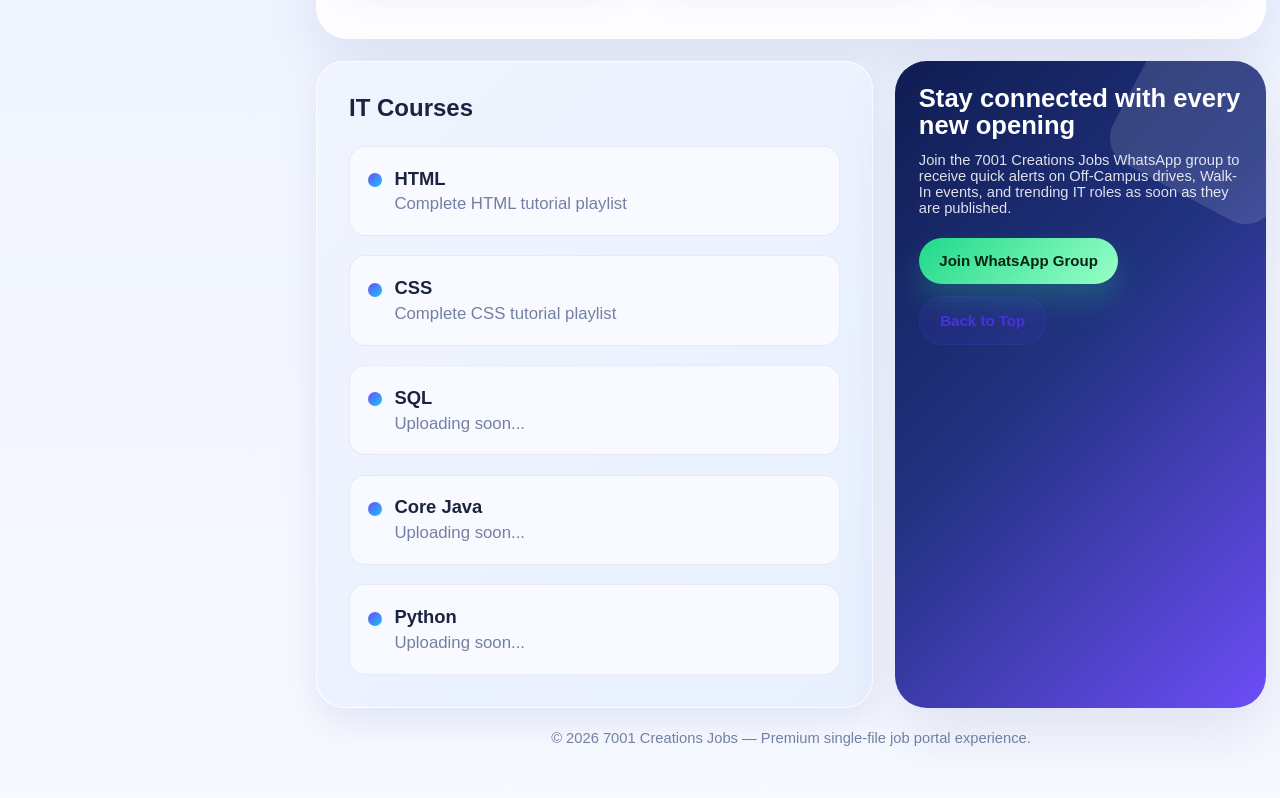
==== commit b61663fd: "Update index.html updated new opening" ====
--- a/index.html
+++ b/index.html
@@ -492,6 +492,23 @@
     "note": "Freshers welcome",
     "applyUrl": "https://app.joinsuperset.com/join/#/signup/student/jobprofiles/aa8dda8f-2e39-4377-bf46-a255f7f941e3",
     "active": true
+  },
+  {
+    "id": 3,
+    "category": "off-campus",
+    "categoryLabel": "Off-Campus",
+    "title": "Graduate Engineer Trainee",
+    "company": "Volvo ",
+    "badge": "IN",
+	"CTC":"Best in the industry",
+    "location": "Bengalore",
+    "Last Date to Apply": "10 June 2026 12:00 AM",
+    "eligibility": "Bachelor of Engineering (Mechanical / Production / Metallurgy / Material Science)  2025/2026",
+    "description": "This is a National Apprenticeship Training Scheme, is a program where Volvo India engages freshly graduated individuals for year-long apprenticeships, providing them with practical training and skills development opportunities within the company’s various functions under Financial Services. it's a way for Volvo to train future workforce members through a structured apprenticeship program",
+    "note": "Entry-level • Full-time",
+    "applyUrl": "https://jobs.volvogroup.com/job/Bangalore-Graduate-Apprentice-Trainee-560058/1342134655/",
+    "active": true
+  
   }
 ];
 
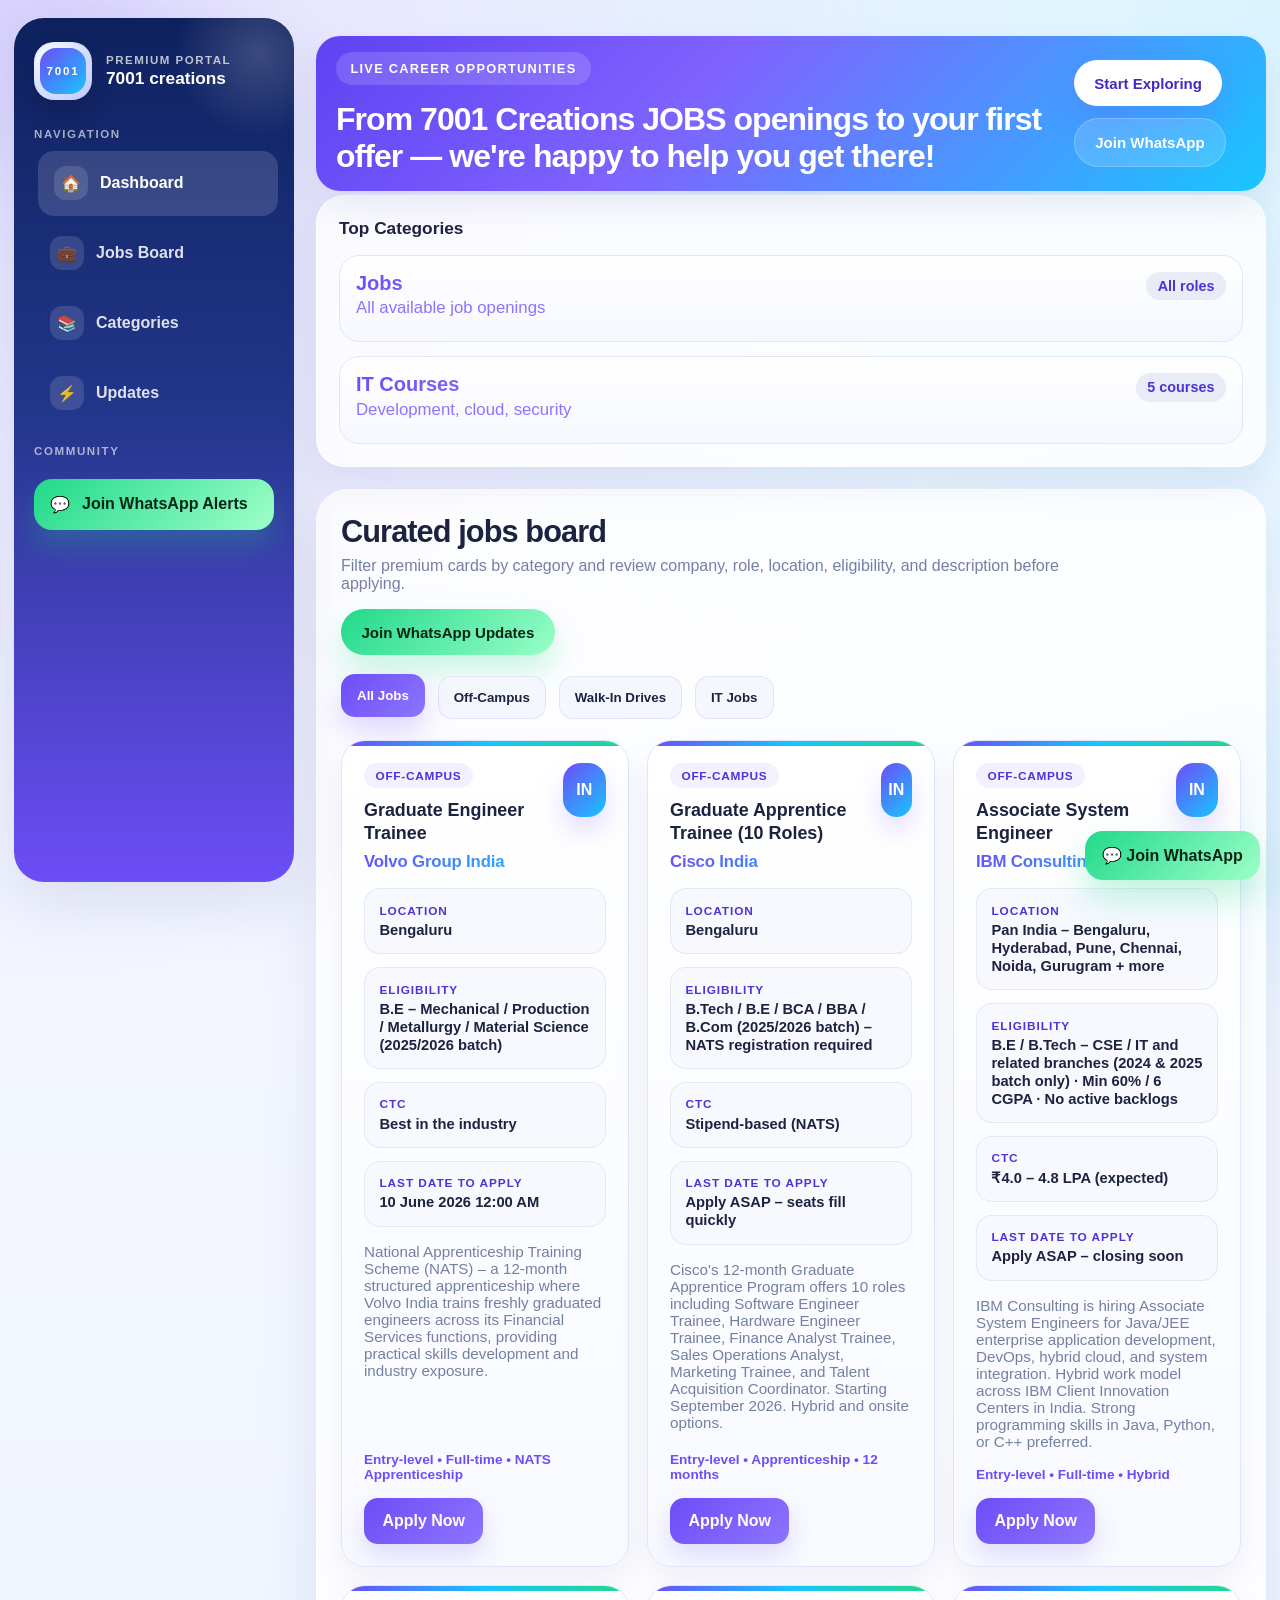
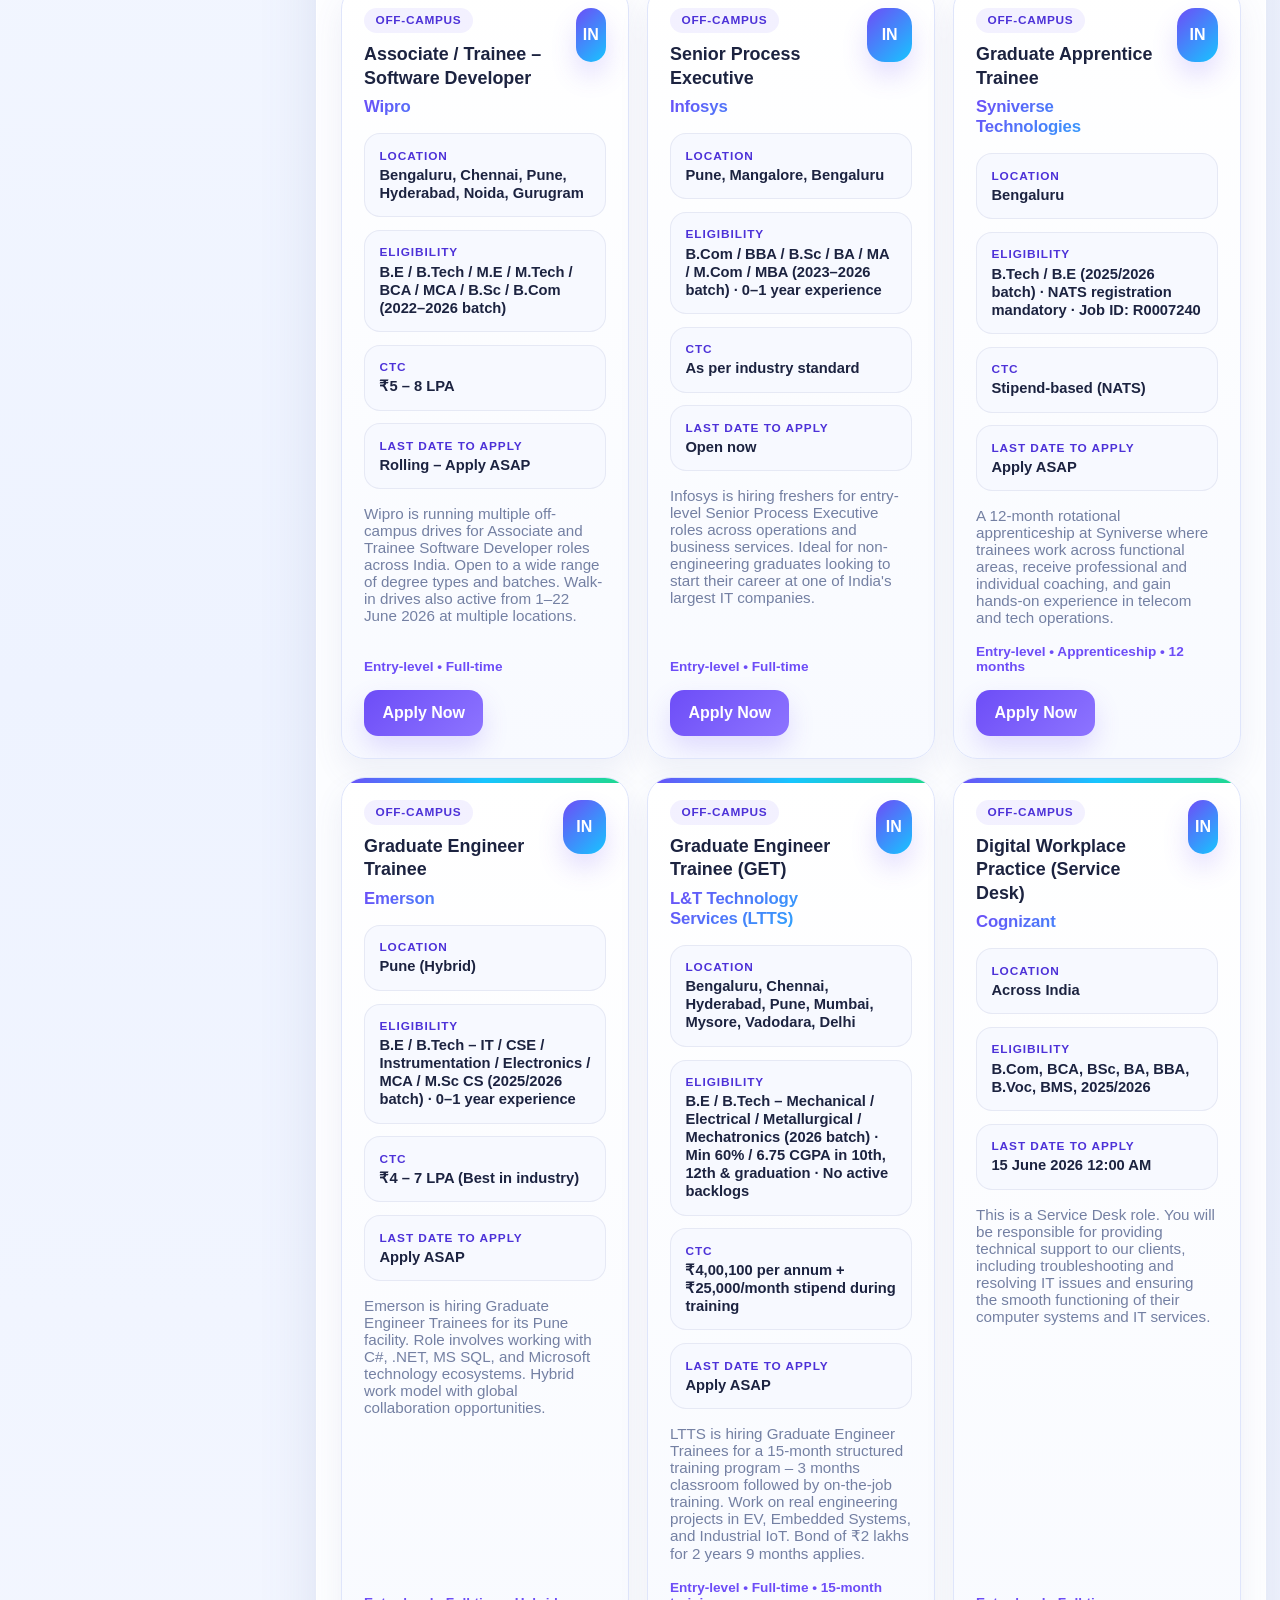
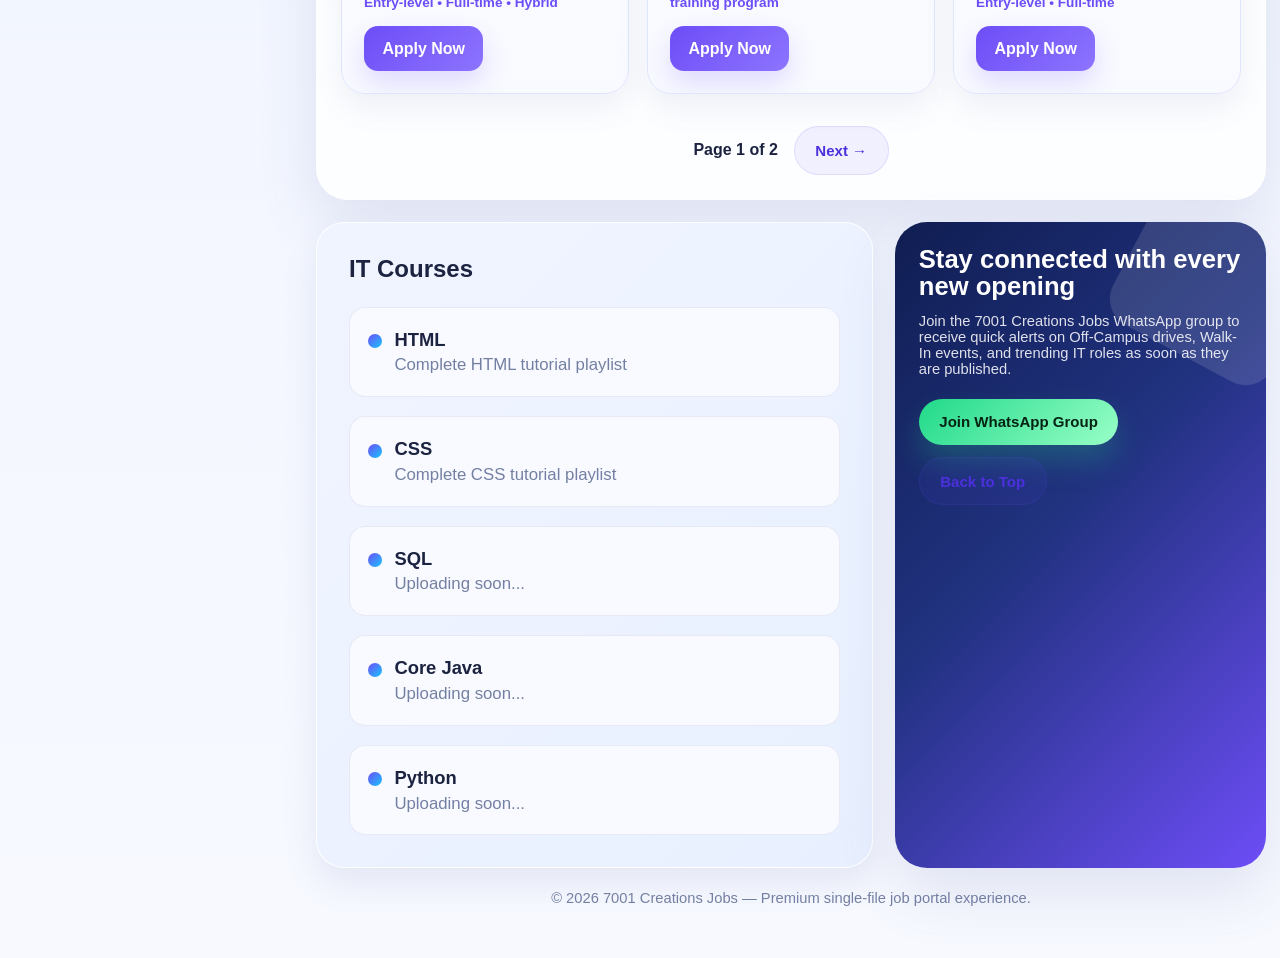
==== commit 7bc87443: "Update index.html updated new jobs" ====
--- a/index.html
+++ b/index.html
@@ -466,6 +466,134 @@
     "id": 1,
     "category": "off-campus",
     "categoryLabel": "Off-Campus",
+    "title": "Graduate Engineer Trainee",
+    "company": "Volvo Group India",
+    "badge": "IN",
+    "CTC": "Best in the industry",
+    "location": "Bengaluru",
+    "Last Date to Apply": "10 June 2026 12:00 AM",
+    "eligibility": "B.E – Mechanical / Production / Metallurgy / Material Science (2025/2026 batch)",
+    "description": "National Apprenticeship Training Scheme (NATS) – a 12-month structured apprenticeship where Volvo India trains freshly graduated engineers across its Financial Services functions, providing practical skills development and industry exposure.",
+    "note": "Entry-level • Full-time • NATS Apprenticeship",
+    "applyUrl": "https://jobs.volvogroup.com/job/Bangalore-Graduate-Apprentice-Trainee-560058/1342134655/",
+    "active": true
+  },
+  {
+    "id": 2,
+    "category": "off-campus",
+    "categoryLabel": "Off-Campus",
+    "title": "Graduate Apprentice Trainee (10 Roles)",
+    "company": "Cisco India",
+    "badge": "IN",
+    "CTC": "Stipend-based (NATS)",
+    "location": "Bengaluru",
+    "Last Date to Apply": "Apply ASAP – seats fill quickly",
+    "eligibility": "B.Tech / B.E / BCA / BBA / B.Com (2025/2026 batch) – NATS registration required",
+    "description": "Cisco's 12-month Graduate Apprentice Program offers 10 roles including Software Engineer Trainee, Hardware Engineer Trainee, Finance Analyst Trainee, Sales Operations Analyst, Marketing Trainee, and Talent Acquisition Coordinator. Starting September 2026. Hybrid and onsite options.",
+    "note": "Entry-level • Apprenticeship • 12 months",
+    "applyUrl": "https://jobs.cisco.com",
+    "active": true
+  },
+  {
+    "id": 3,
+    "category": "off-campus",
+    "categoryLabel": "Off-Campus",
+    "title": "Associate System Engineer",
+    "company": "IBM Consulting",
+    "badge": "IN",
+    "CTC": "₹4.0 – 4.8 LPA (expected)",
+    "location": "Pan India – Bengaluru, Hyderabad, Pune, Chennai, Noida, Gurugram + more",
+    "Last Date to Apply": "Apply ASAP – closing soon",
+    "eligibility": "B.E / B.Tech – CSE / IT and related branches (2024 & 2025 batch only) · Min 60% / 6 CGPA · No active backlogs",
+    "description": "IBM Consulting is hiring Associate System Engineers for Java/JEE enterprise application development, DevOps, hybrid cloud, and system integration. Hybrid work model across IBM Client Innovation Centers in India. Strong programming skills in Java, Python, or C++ preferred.",
+    "note": "Entry-level • Full-time • Hybrid",
+    "applyUrl": "https://www.ibm.com/careers",
+    "active": true
+  },
+  {
+    "id": 4,
+    "category": "off-campus",
+    "categoryLabel": "Off-Campus",
+    "title": "Associate / Trainee – Software Developer",
+    "company": "Wipro",
+    "badge": "IN",
+    "CTC": "₹5 – 8 LPA",
+    "location": "Bengaluru, Chennai, Pune, Hyderabad, Noida, Gurugram",
+    "Last Date to Apply": "Rolling – Apply ASAP",
+    "eligibility": "B.E / B.Tech / M.E / M.Tech / BCA / MCA / B.Sc / B.Com (2022–2026 batch)",
+    "description": "Wipro is running multiple off-campus drives for Associate and Trainee Software Developer roles across India. Open to a wide range of degree types and batches. Walk-in drives also active from 1–22 June 2026 at multiple locations.",
+    "note": "Entry-level • Full-time",
+    "applyUrl": "https://careers.wipro.com",
+    "active": true
+  },
+  {
+    "id": 5,
+    "category": "off-campus",
+    "categoryLabel": "Off-Campus",
+    "title": "Senior Process Executive",
+    "company": "Infosys",
+    "badge": "IN",
+    "CTC": "As per industry standard",
+    "location": "Pune, Mangalore, Bengaluru",
+    "Last Date to Apply": "Open now",
+    "eligibility": "B.Com / BBA / B.Sc / BA / MA / M.Com / MBA (2023–2026 batch) · 0–1 year experience",
+    "description": "Infosys is hiring freshers for entry-level Senior Process Executive roles across operations and business services. Ideal for non-engineering graduates looking to start their career at one of India's largest IT companies.",
+    "note": "Entry-level • Full-time",
+    "applyUrl": "https://career.infosys.com",
+    "active": true
+  },
+  {
+    "id": 6,
+    "category": "off-campus",
+    "categoryLabel": "Off-Campus",
+    "title": "Graduate Apprentice Trainee",
+    "company": "Syniverse Technologies",
+    "badge": "IN",
+    "CTC": "Stipend-based (NATS)",
+    "location": "Bengaluru",
+    "Last Date to Apply": "Apply ASAP",
+    "eligibility": "B.Tech / B.E (2025/2026 batch) · NATS registration mandatory · Job ID: R0007240",
+    "description": "A 12-month rotational apprenticeship at Syniverse where trainees work across functional areas, receive professional and individual coaching, and gain hands-on experience in telecom and tech operations.",
+    "note": "Entry-level • Apprenticeship • 12 months",
+    "applyUrl": "https://syniverse.wd5.myworkdayjobs.com",
+    "active": true
+  },
+  {
+    "id": 7,
+    "category": "off-campus",
+    "categoryLabel": "Off-Campus",
+    "title": "Graduate Engineer Trainee",
+    "company": "Emerson",
+    "badge": "IN",
+    "CTC": "₹4 – 7 LPA (Best in industry)",
+    "location": "Pune (Hybrid)",
+    "Last Date to Apply": "Apply ASAP",
+    "eligibility": "B.E / B.Tech – IT / CSE / Instrumentation / Electronics / MCA / M.Sc CS (2025/2026 batch) · 0–1 year experience",
+    "description": "Emerson is hiring Graduate Engineer Trainees for its Pune facility. Role involves working with C#, .NET, MS SQL, and Microsoft technology ecosystems. Hybrid work model with global collaboration opportunities.",
+    "note": "Entry-level • Full-time • Hybrid",
+    "applyUrl": "https://www.emerson.com/en-us/careers",
+    "active": true
+  },
+  {
+    "id": 8,
+    "category": "off-campus",
+    "categoryLabel": "Off-Campus",
+    "title": "Graduate Engineer Trainee (GET)",
+    "company": "L&T Technology Services (LTTS)",
+    "badge": "IN",
+    "CTC": "₹4,00,100 per annum + ₹25,000/month stipend during training",
+    "location": "Bengaluru, Chennai, Hyderabad, Pune, Mumbai, Mysore, Vadodara, Delhi",
+    "Last Date to Apply": "Apply ASAP",
+    "eligibility": "B.E / B.Tech – Mechanical / Electrical / Metallurgical / Mechatronics (2026 batch) · Min 60% / 6.75 CGPA in 10th, 12th & graduation · No active backlogs",
+    "description": "LTTS is hiring Graduate Engineer Trainees for a 15-month structured training program – 3 months classroom followed by on-the-job training. Work on real engineering projects in EV, Embedded Systems, and Industrial IoT. Bond of ₹2 lakhs for 2 years 9 months applies.",
+    "note": "Entry-level • Full-time • 15-month training program",
+    "applyUrl": "https://www.ltts.com/careers",
+    "active": true
+  },
+  {
+    "id": 9,
+    "category": "off-campus",
+    "categoryLabel": "Off-Campus",
     "title": "Digital Workplace Practice (Service Desk)",
     "company": "Cognizant ",
     "badge": "IN",
@@ -478,7 +606,7 @@
     "active": true
   },
   {
-    "id": 2,
+    "id": 10,
     "category": "off-campus",
     "categoryLabel": "Off-Campus",
     "title": "Junior Management Trainee",
@@ -494,7 +622,7 @@
     "active": true
   },
   {
-    "id": 3,
+    "id": 11,
     "category": "off-campus",
     "categoryLabel": "Off-Campus",
     "title": "Graduate Engineer Trainee",
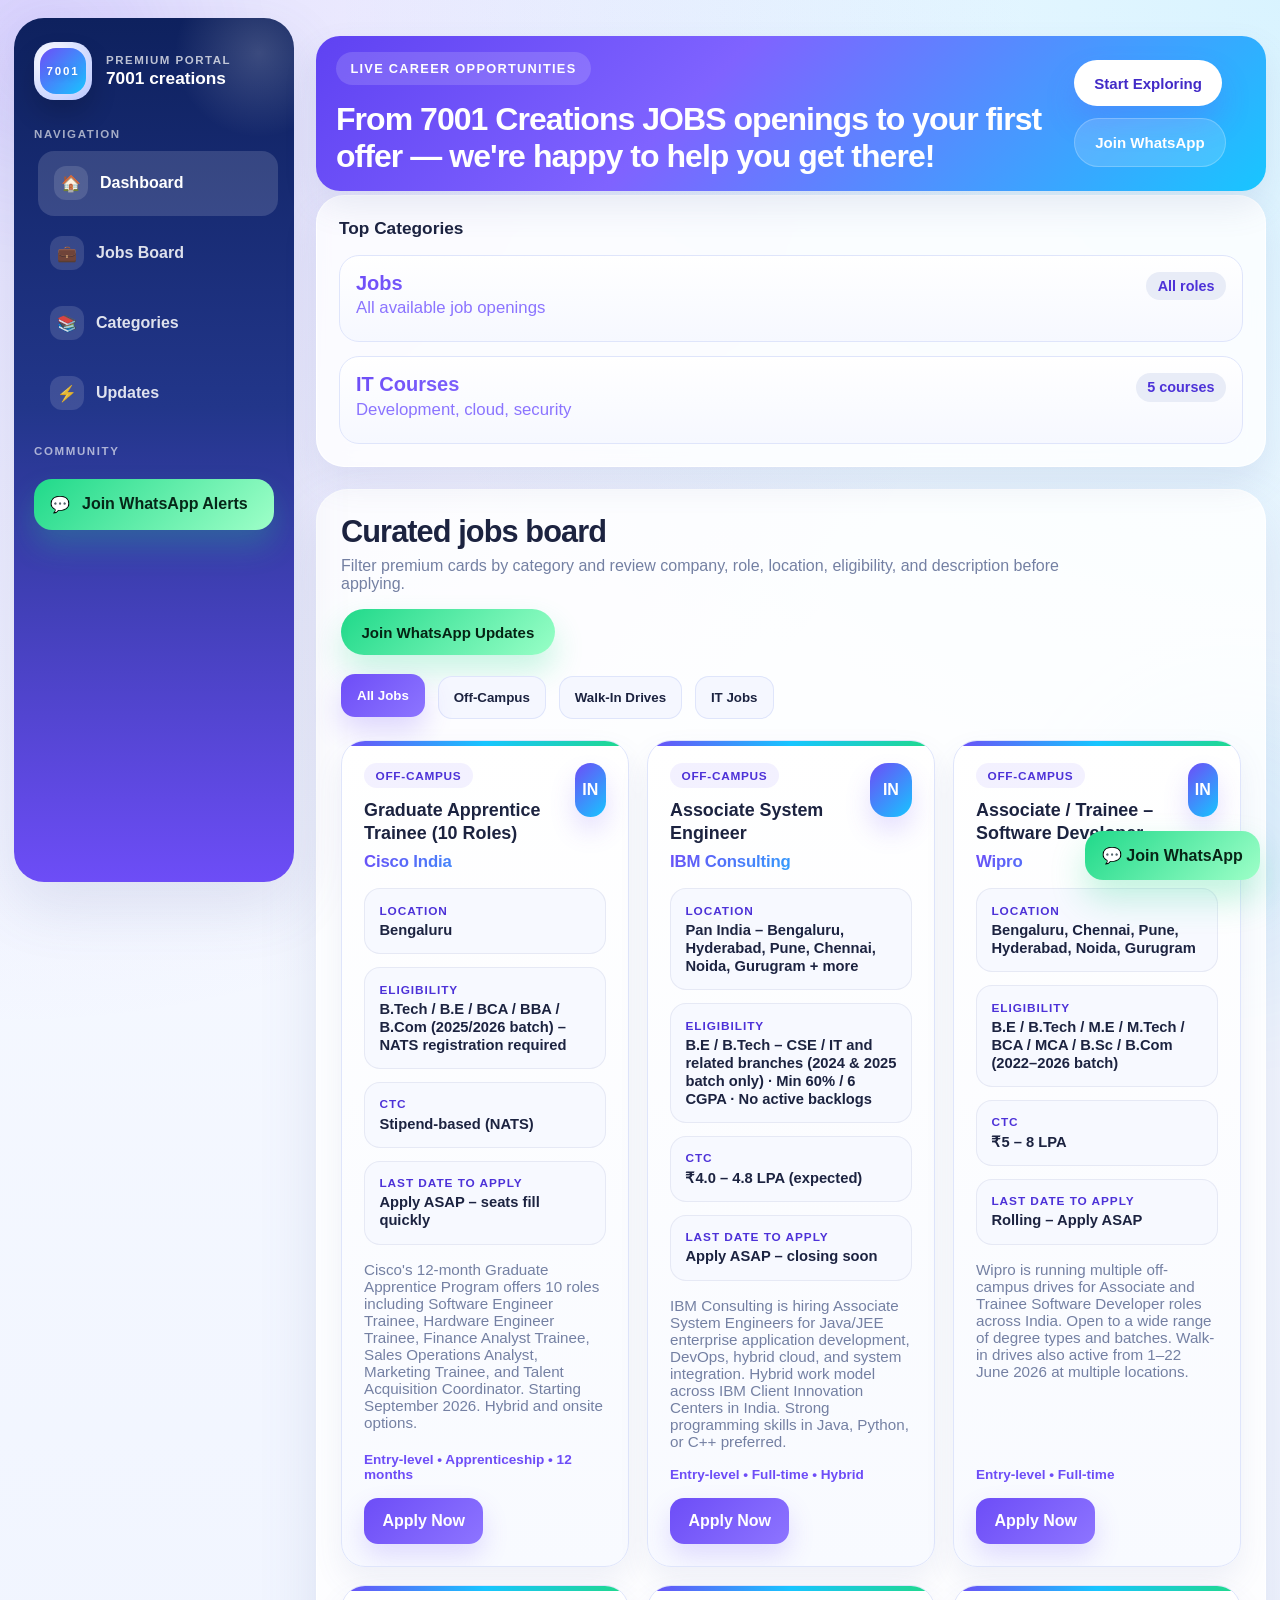
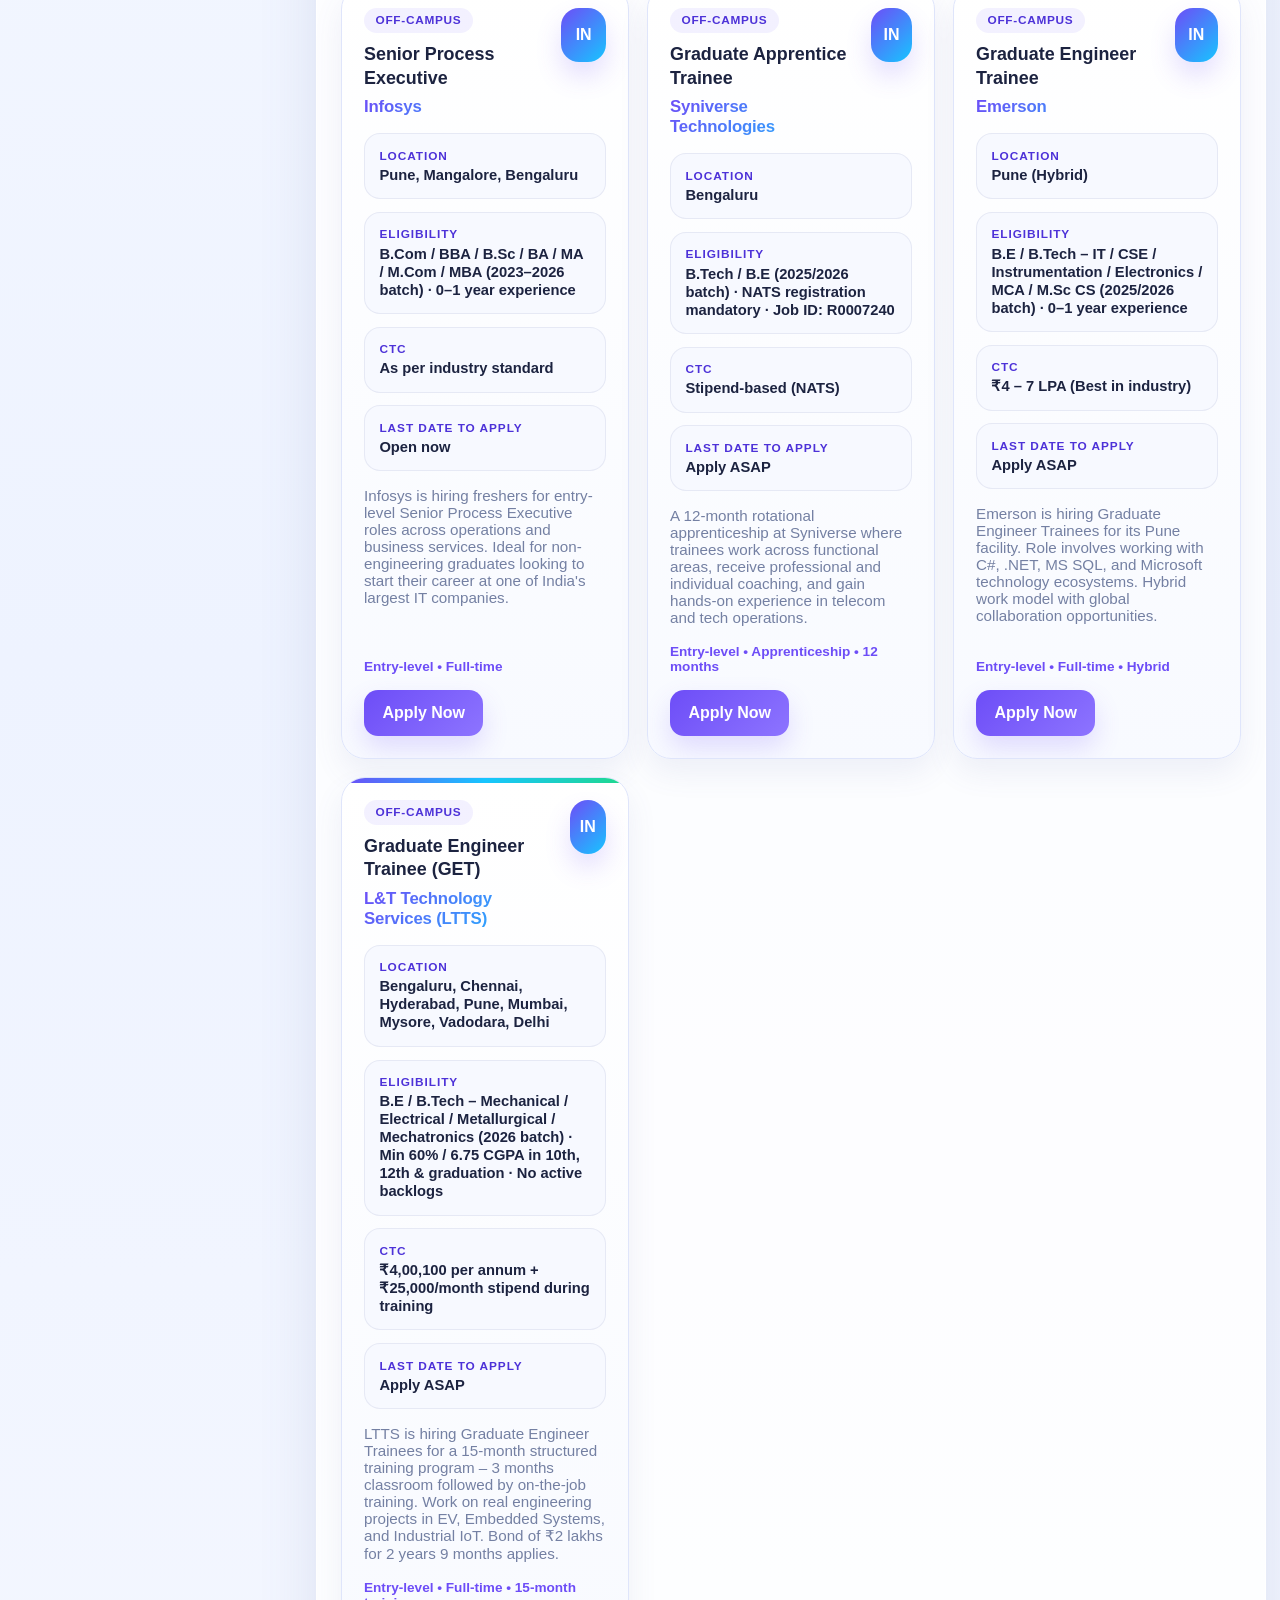
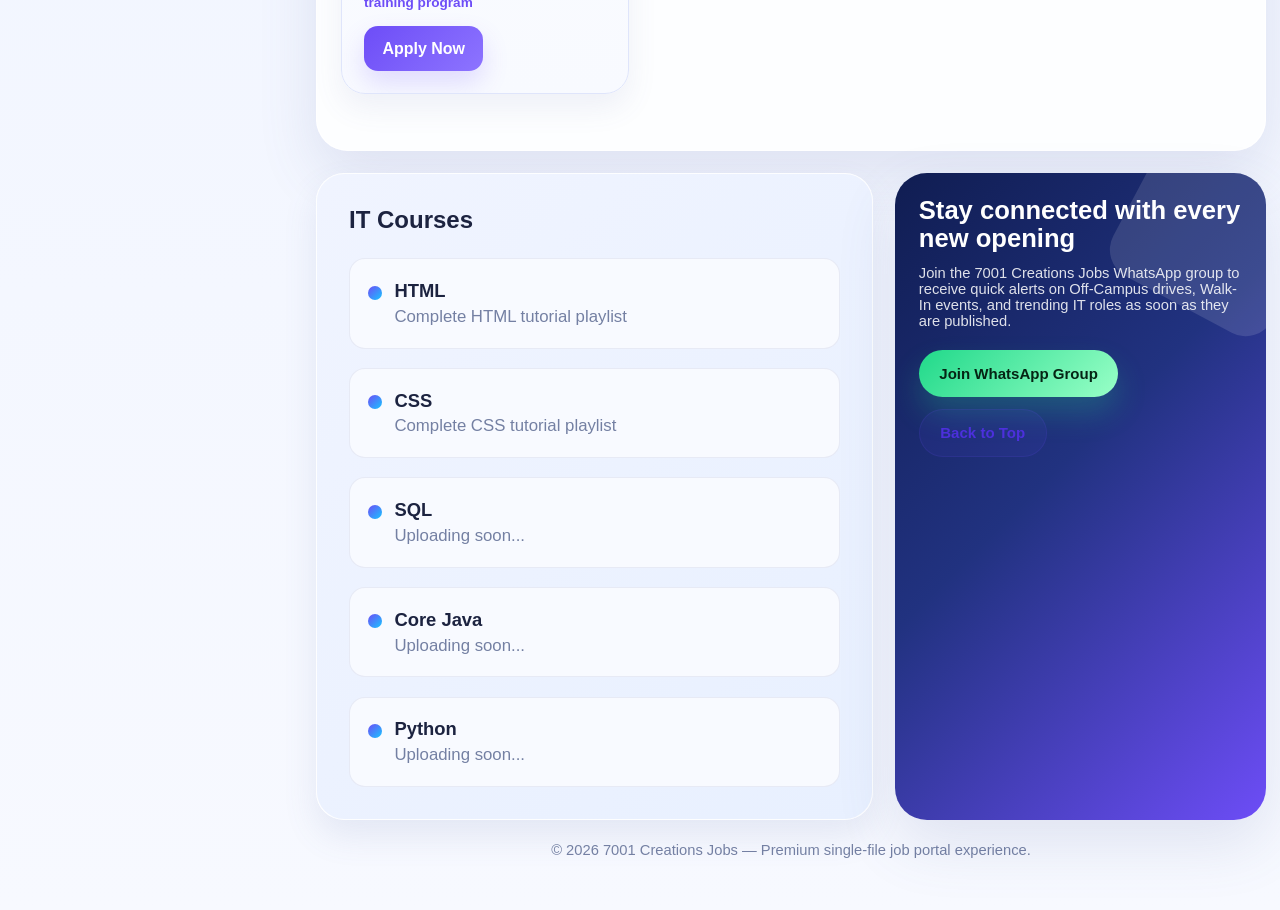
==== commit 9c3a3db7: "added dynamic  execution and few chnages" ====
--- a/index.html
+++ b/index.html
@@ -363,8 +363,74 @@
   `;
 }
 
+function parseDate(dateString) {
+  if (!dateString) return null;
+  
+  // Handle formats like "10 June 2026 12:00 AM" or "Apply ASAP" or "Rolling – Apply ASAP"
+  if (dateString.toLowerCase().includes('asap') || dateString.toLowerCase().includes('rolling') || dateString.toLowerCase().includes('open now')) {
+    // For ASAP/Rolling dates, return a far future date so they appear last
+    return new Date('2099-12-31');
+  }
+  
+  // Try to parse the date string
+  // Format: "10 June 2026 12:00 AM" or "15 June 2026 12:00 AM"
+  const dateMatch = dateString.match(/(\d{1,2})\s+(\w+)\s+(\d{4})/);
+  if (dateMatch) {
+    const [, day, month, year] = dateMatch;
+    const dateStr = `${day} ${month} ${year}`;
+    const parsedDate = new Date(dateStr);
+    if (!isNaN(parsedDate.getTime())) {
+      return parsedDate;
+    }
+  }
+  
+  // If parsing fails, return far future date
+  return new Date('2099-12-31');
+}
+
+function isJobExpired(job) {
+  const today = new Date();
+  today.setHours(0, 0, 0, 0); // Reset time to start of day for accurate comparison
+  
+  const deadline = parseDate(job['Last Date to Apply']);
+  
+  // If no deadline or it's an ASAP job (far future date), it's not expired
+  if (!deadline || deadline.getFullYear() === 2099) {
+    return false;
+  }
+  
+  // Job is expired if deadline has passed
+  return deadline < today;
+}
+
+function sortJobsByDeadline(jobs) {
+  const today = new Date();
+  today.setHours(0, 0, 0, 0); // Reset time to start of day for accurate comparison
+  
+  return jobs.sort((a, b) => {
+    const dateA = parseDate(a['Last Date to Apply']);
+    const dateB = parseDate(b['Last Date to Apply']);
+    
+    if (!dateA && !dateB) return 0;
+    if (!dateA) return 1;
+    if (!dateB) return -1;
+    
+    // Calculate days until deadline
+    const daysUntilA = Math.ceil((dateA - today) / (1000 * 60 * 60 * 24));
+    const daysUntilB = Math.ceil((dateB - today) / (1000 * 60 * 60 * 24));
+    
+    // Sort by nearest deadline first (ascending order)
+    return daysUntilA - daysUntilB;
+  });
+}
+
 function renderJobs(filter='all'){
-  const visibleJobs=allJobs.filter(job=>job.active && (filter==='all'||job.category===filter));
+  // Filter out expired jobs and apply category filter
+  let visibleJobs=allJobs.filter(job=>job.active && !isJobExpired(job) && (filter==='all'||job.category===filter));
+  
+  // Sort jobs by deadline - nearest dates first
+  visibleJobs = sortJobsByDeadline(visibleJobs);
+  
   const totalPages=Math.ceil(visibleJobs.length/jobsPerPage);
   
   // Reset to page 1 if current page exceeds total pages
@@ -460,8 +526,25 @@
   });
 });
 
-// Embedded jobs data to avoid CORS issues when opening HTML directly
-allJobs = [
+// Load jobs from external JSON file or use embedded fallback
+async function loadJobs() {
+  try {
+    const response = await fetch('jobs.json');
+    if (response.ok) {
+      const jobs = await response.json();
+      console.log(`✓ Loaded ${jobs.length} jobs from jobs.json`);
+      return jobs;
+    }
+  } catch (error) {
+    console.warn('Could not load jobs.json, using embedded data:', error);
+  }
+  
+  // Fallback to embedded data if jobs.json not found
+  return embeddedJobs;
+}
+
+// Embedded jobs data as fallback
+const embeddedJobs = [
   {
     "id": 1,
     "category": "off-campus",
@@ -640,8 +723,15 @@
   }
 ];
 
-// Render jobs immediatelytk
-renderJobs(activeFilter);
+// Initialize: Load and render jobs
+loadJobs().then(jobs => {
+  allJobs = jobs;
+  renderJobs(activeFilter);
+}).catch(error => {
+  console.error('Error loading jobs:', error);
+  allJobs = embeddedJobs;
+  renderJobs(activeFilter);
+});
 </script>
 </body>
 </html>
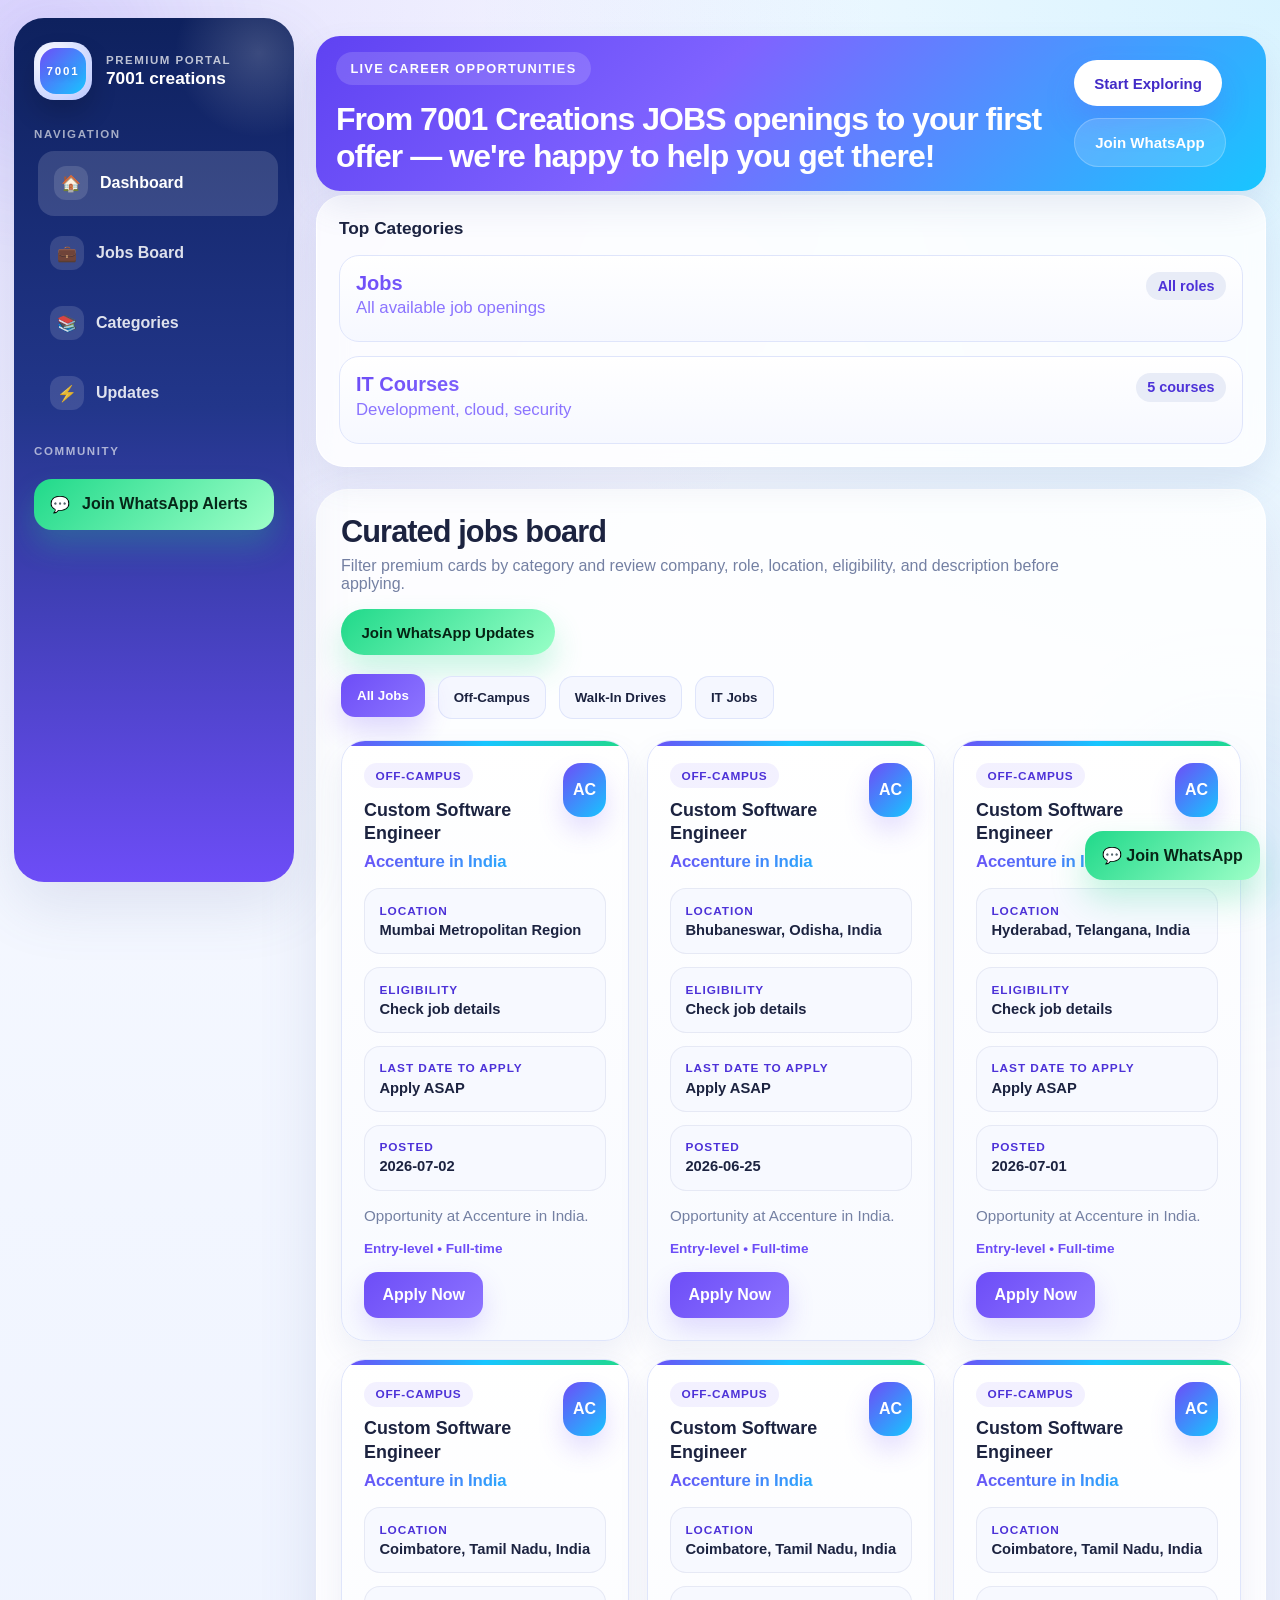
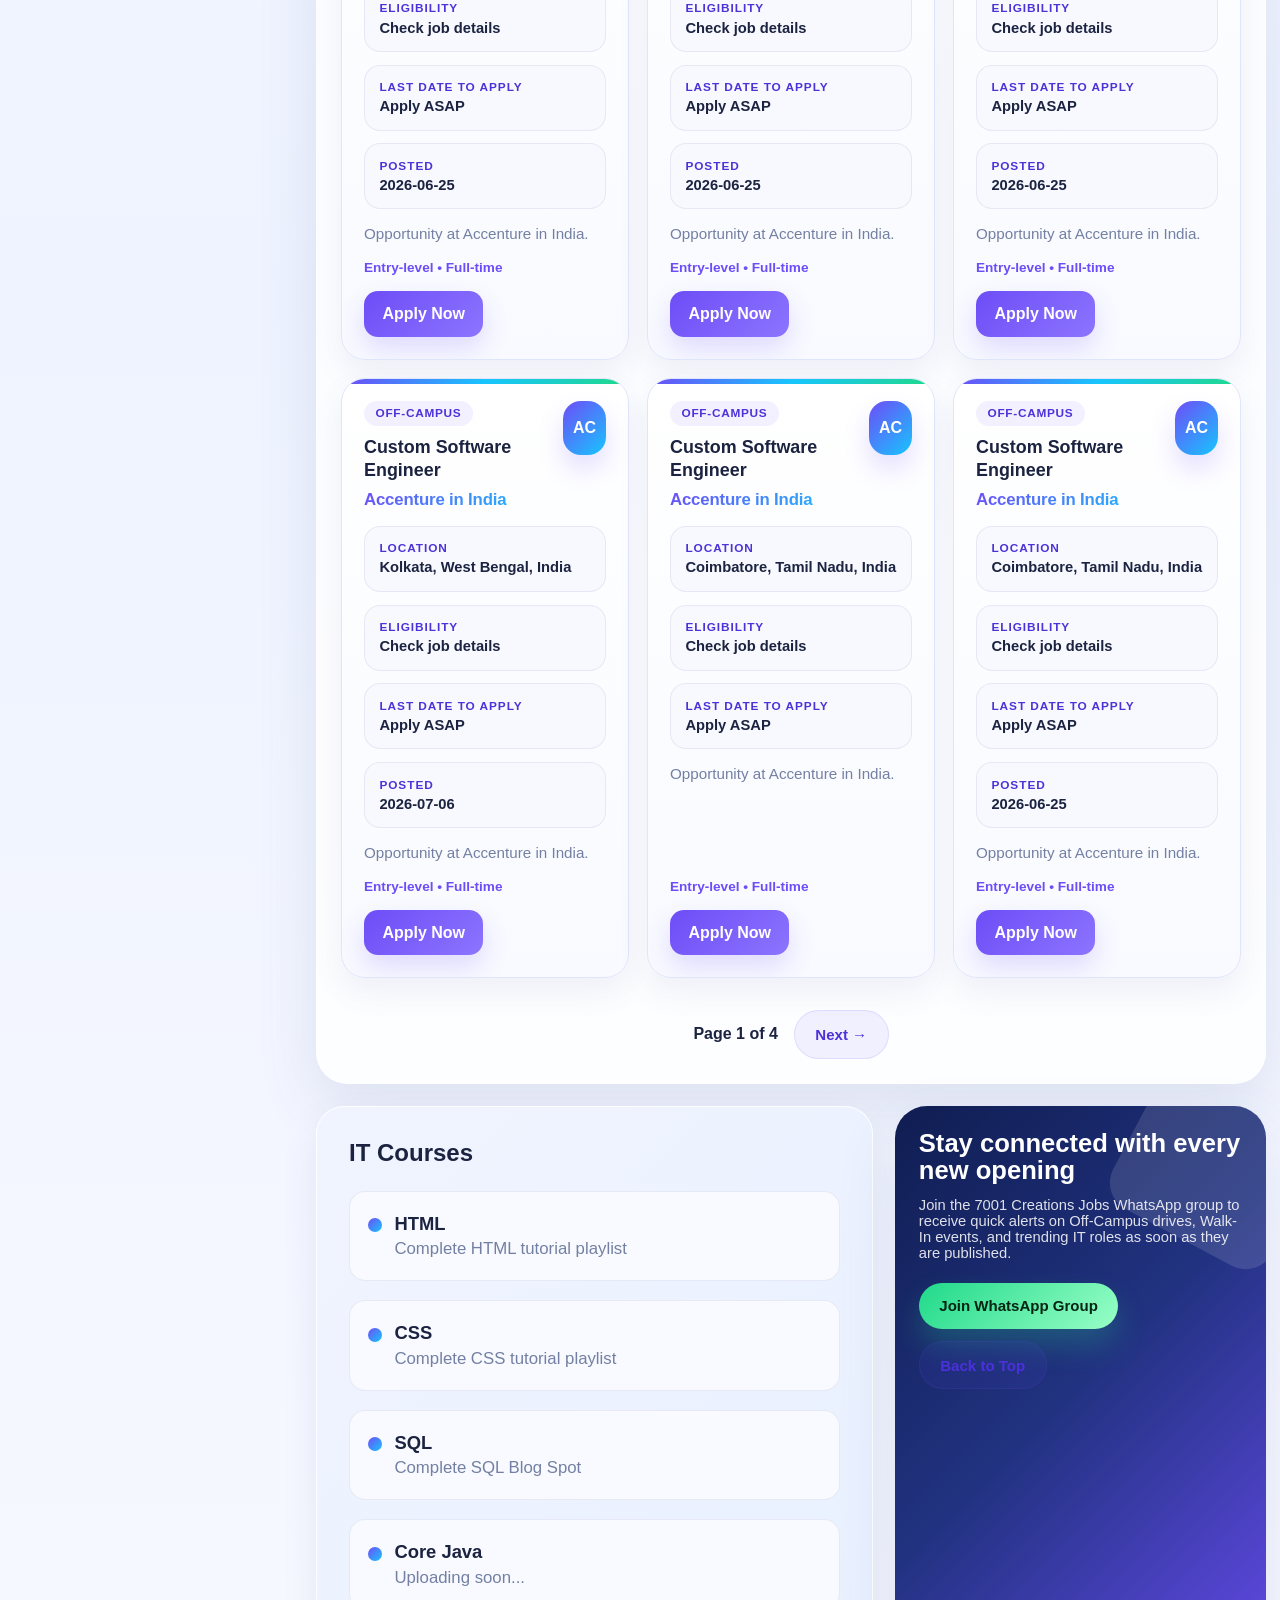
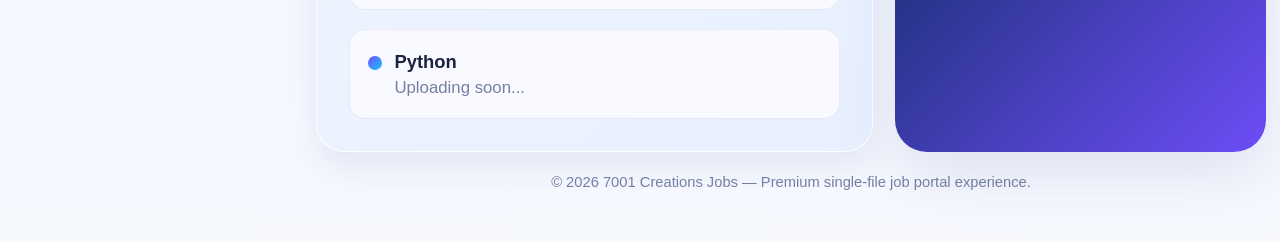
==== commit 7be085d0: "added sql link" ====
--- a/index.html
+++ b/index.html
@@ -215,7 +215,7 @@
           <div class="ilist" style="gap: 1.2rem;">
             <a class="item" href="https://www.youtube.com/watch?v=q3qqzZGI3ZE&list=PLaE51FvPHkQozoY9-qaENTqon5_05RSMc" target="_blank" rel="noopener noreferrer" style="cursor: pointer; padding: 1.3rem 1.1rem;"><span class="dot" style="width: 14px; height: 14px;"></span><div><strong style="font-size: 1.15rem; margin-bottom: 0.3rem;">HTML</strong><span style="font-size: 1.05rem;">Complete HTML tutorial playlist</span></div></a>
             <a class="item" href="https://www.youtube.com/watch?v=mrYLW3Xp94U&list=PLaE51FvPHkQoMfo9nTaKeAJqSZjYxYpY0" target="_blank" rel="noopener noreferrer" style="cursor: pointer; padding: 1.3rem 1.1rem;"><span class="dot" style="width: 14px; height: 14px;"></span><div><strong style="font-size: 1.15rem; margin-bottom: 0.3rem;">CSS</strong><span style="font-size: 1.05rem;">Complete CSS tutorial playlist</span></div></a>
-            <a class="item" href="#" data-course="upcoming" style="cursor: pointer; padding: 1.3rem 1.1rem;"><span class="dot" style="width: 14px; height: 14px;"></span><div><strong style="font-size: 1.15rem; margin-bottom: 0.3rem;">SQL</strong><span style="font-size: 1.05rem;">Uploading soon...</span></div></a>
+            <a class="item" href="https://thirupathireddy7001.github.io/SQL/" target="_blank" rel="noopener noreferrer" style="cursor: pointer; padding: 1.3rem 1.1rem;"><span class="dot" style="width: 14px; height: 14px;"></span><div><strong style="font-size: 1.15rem; margin-bottom: 0.3rem;">SQL</strong><span style="font-size: 1.05rem;">Complete SQL Blog Spot</span></div></a> 
             <a class="item" href="#" data-course="upcoming" style="cursor: pointer; padding: 1.3rem 1.1rem;"><span class="dot" style="width: 14px; height: 14px;"></span><div><strong style="font-size: 1.15rem; margin-bottom: 0.3rem;">Core Java</strong><span style="font-size: 1.05rem;">Uploading soon...</span></div></a>
             <a class="item" href="#" data-course="upcoming" style="cursor: pointer; padding: 1.3rem 1.1rem;"><span class="dot" style="width: 14px; height: 14px;"></span><div><strong style="font-size: 1.15rem; margin-bottom: 0.3rem;">Python</strong><span style="font-size: 1.05rem;">Uploading soon...</span></div></a>
           </div>
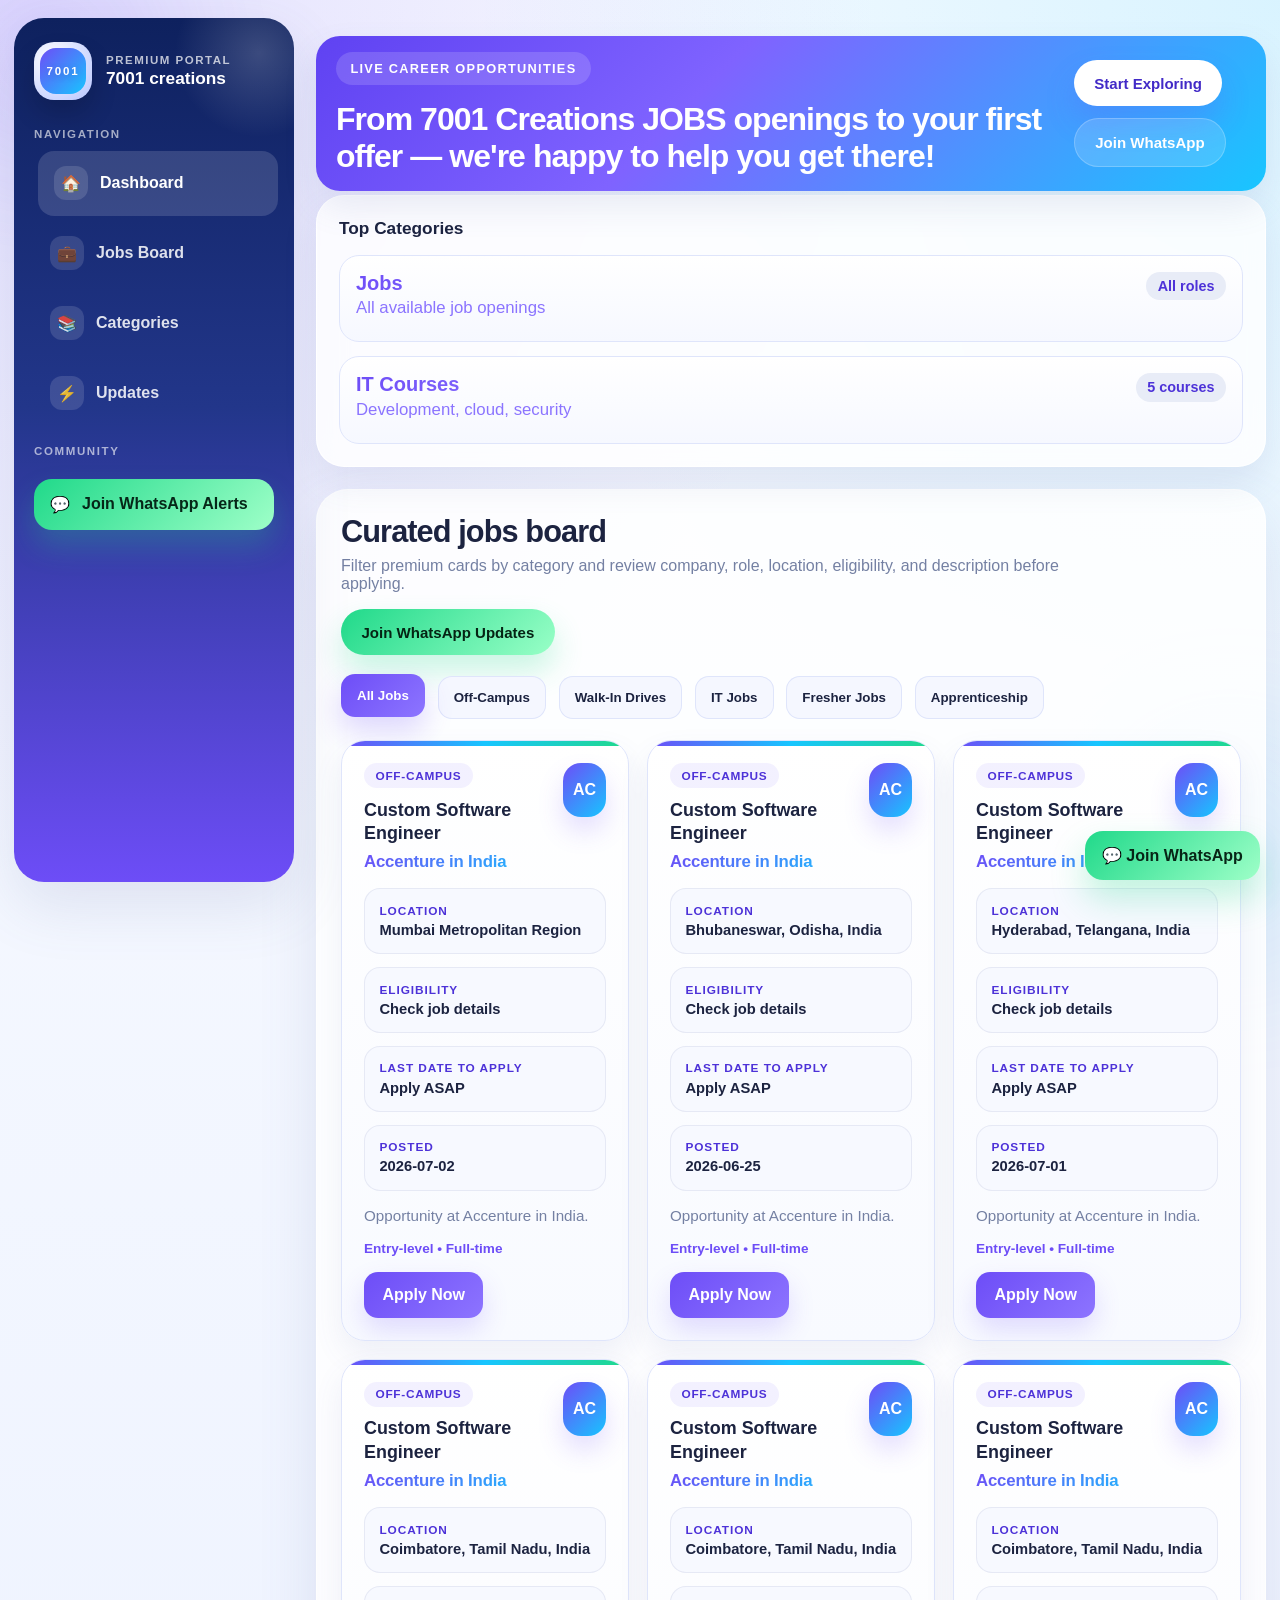
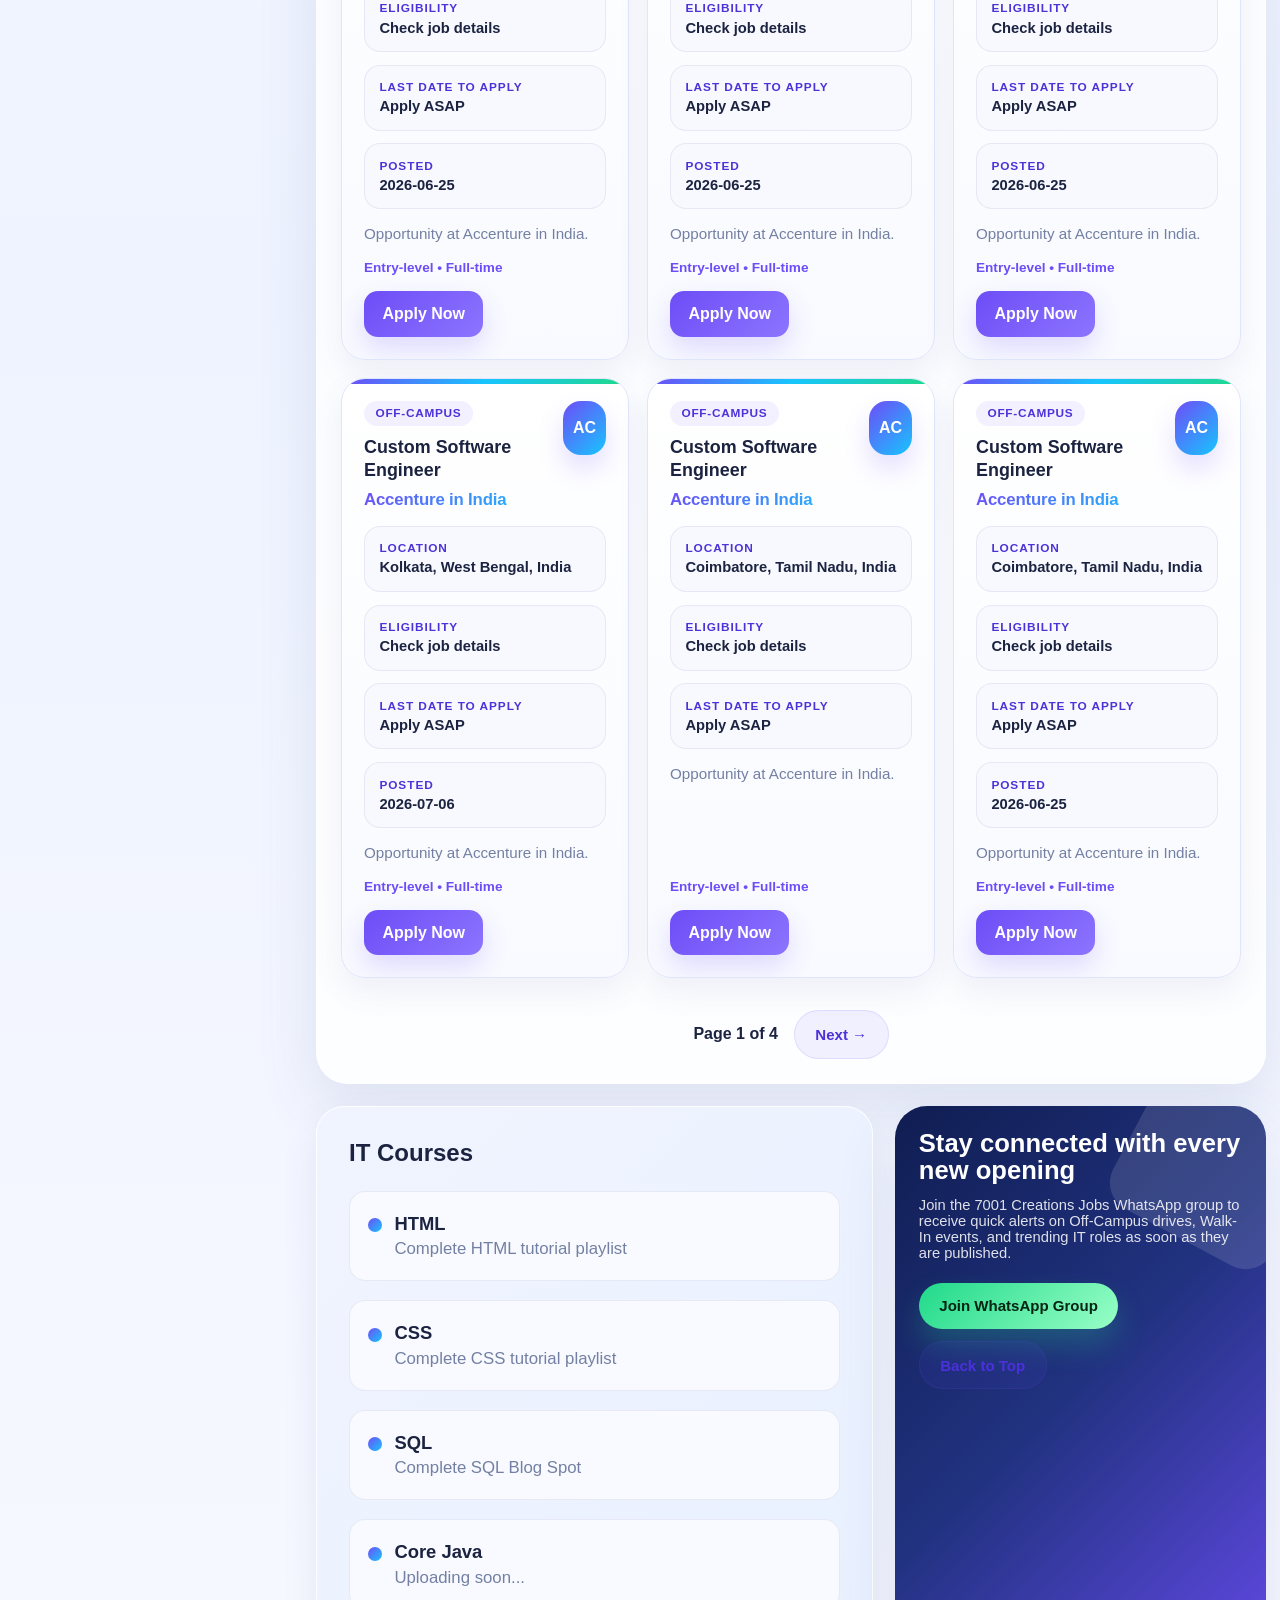
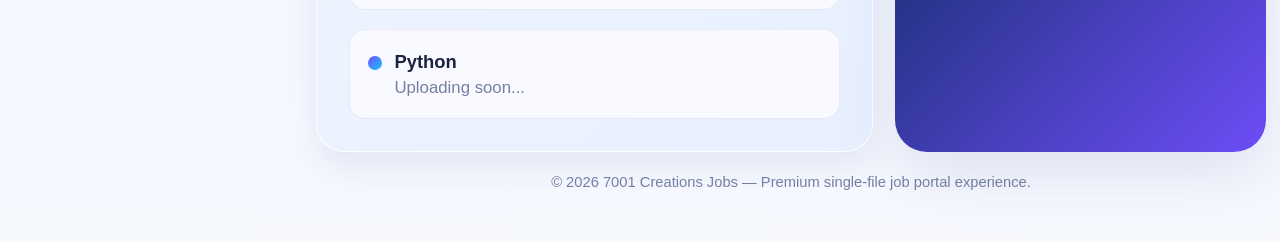
==== commit c66dab52: "updated jobs fetching schema" ====
--- a/index.html
+++ b/index.html
@@ -197,6 +197,8 @@
         <button class="filter" type="button" data-filter="off-campus">Off-Campus</button>
         <button class="filter" type="button" data-filter="walk-in">Walk-In Drives</button>
         <button class="filter" type="button" data-filter="it-jobs">IT Jobs</button>
+        <button class="filter" type="button" data-filter="fresher">Fresher Jobs</button>
+        <button class="filter" type="button" data-filter="apprenticeship">Apprenticeship</button>
       </div>
 
       <div class="grid" id="jobsGrid"></div>
@@ -313,7 +315,6 @@
 
 const filterButtons=document.querySelectorAll('.filter');
 const jobsGrid=document.getElementById('jobsGrid');
-const jobCount=document.getElementById('jobCount');
 const prevPageBtn=document.getElementById('prevPage');
 const nextPageBtn=document.getElementById('nextPage');
 const pageInfo=document.getElementById('pageInfo');
@@ -424,9 +425,28 @@
   });
 }
 
-function renderJobs(filter='all'){
-  // Filter out expired jobs and apply category filter
-  let visibleJobs=allJobs.filter(job=>job.active && !isJobExpired(job) && (filter==='all'||job.category===filter));
+// Keywords used to detect fresher-friendly jobs
+const FRESHER_KEYWORDS = ['fresher', 'trainee', 'entry-level', 'entry level', 'graduate', 'junior', '0-1 year', '0–1 year', '2025', '2026', 'batch', 'apprentice', 'intern'];
+const APPRENTICESHIP_KEYWORDS = ['apprentice', 'apprenticeship', 'nats', 'stipend'];
+
+function matchesFilter(job, filter) {
+  if (filter === 'all') return true;
+  if (filter === 'fresher') {
+    const haystack = [job.note, job.eligibility, job.description, job.title, job.categoryLabel]
+      .filter(Boolean).join(' ').toLowerCase();
+    return FRESHER_KEYWORDS.some(kw => haystack.includes(kw));
+  }
+  if (filter === 'apprenticeship') {
+    const haystack = [job.note, job.eligibility, job.description, job.title]
+      .filter(Boolean).join(' ').toLowerCase();
+    return APPRENTICESHIP_KEYWORDS.some(kw => haystack.includes(kw));
+  }
+  return job.category === filter;
+}
+
+function renderJobs(filter='all', scroll=false){
+  // Filter out expired jobs and apply category/smart filter
+  let visibleJobs=allJobs.filter(job=>job.active && !isJobExpired(job) && matchesFilter(job, filter));
   
   // Sort jobs by deadline - nearest dates first
   visibleJobs = sortJobsByDeadline(visibleJobs);
@@ -441,10 +461,6 @@
   const jobsToShow=visibleJobs.slice(startIndex,endIndex);
   
   jobsGrid.innerHTML=jobsToShow.map(createJobCard).join('');
-  
-  if(jobCount){
-    jobCount.textContent=allJobs.filter(job=>job.active).length;
-  }
   
   // Update pagination controls
   if(totalPages>1){
@@ -458,24 +474,26 @@
     pageInfo.style.display='none';
   }
   
-  // Scroll to jobs section
-  document.getElementById('jobs').scrollIntoView({behavior:'smooth',block:'start'});
+  // Only scroll when triggered by user interaction, not on initial load
+  if(scroll){
+    document.getElementById('jobs').scrollIntoView({behavior:'smooth',block:'start'});
+  }
 }
 
 // Pagination button handlers
 prevPageBtn.addEventListener('click',()=>{
   if(currentPage>1){
     currentPage--;
-    renderJobs(activeFilter);
+    renderJobs(activeFilter, true);
   }
 });
 
 nextPageBtn.addEventListener('click',()=>{
-  const visibleJobs=allJobs.filter(job=>job.active && (activeFilter==='all'||job.category===activeFilter));
+  const visibleJobs=allJobs.filter(job=>job.active && !isJobExpired(job) && matchesFilter(job, activeFilter));
   const totalPages=Math.ceil(visibleJobs.length/jobsPerPage);
   if(currentPage<totalPages){
     currentPage++;
-    renderJobs(activeFilter);
+    renderJobs(activeFilter, true);
   }
 });
 
@@ -485,7 +503,7 @@
     currentPage=1; // Reset to first page when changing filter
     filterButtons.forEach(btn=>btn.classList.remove('active'));
     button.classList.add('active');
-    renderJobs(activeFilter);
+    renderJobs(activeFilter, true);
   });
 });
 
@@ -518,11 +536,8 @@
     if (targetButton) {
       targetButton.classList.add('active');
       activeFilter = category;
-      renderJobs(activeFilter);
+      renderJobs(activeFilter, true);
     }
-    
-    // Scroll to jobs section
-    document.getElementById('jobs').scrollIntoView({ behavior: 'smooth' });
   });
 });
 
@@ -540,10 +555,11 @@
   }
   
   // Fallback to embedded data if jobs.json not found
+  console.warn('Using embedded fallback data — jobs.json not accessible (file:// protocol?)');
   return embeddedJobs;
 }
 
-// Embedded jobs data as fallback
+// Embedded jobs data as fallback (mirrors jobs.json — update both when adding jobs)
 const embeddedJobs = [
   {
     "id": 1,
@@ -551,10 +567,10 @@
     "categoryLabel": "Off-Campus",
     "title": "Graduate Engineer Trainee",
     "company": "Volvo Group India",
-    "badge": "IN",
+    "badge": "VG",
     "CTC": "Best in the industry",
     "location": "Bengaluru",
-    "Last Date to Apply": "10 June 2026 12:00 AM",
+    "Last Date to Apply": "Apply ASAP",
     "eligibility": "B.E – Mechanical / Production / Metallurgy / Material Science (2025/2026 batch)",
     "description": "National Apprenticeship Training Scheme (NATS) – a 12-month structured apprenticeship where Volvo India trains freshly graduated engineers across its Financial Services functions, providing practical skills development and industry exposure.",
     "note": "Entry-level • Full-time • NATS Apprenticeship",
@@ -567,10 +583,10 @@
     "categoryLabel": "Off-Campus",
     "title": "Graduate Apprentice Trainee (10 Roles)",
     "company": "Cisco India",
-    "badge": "IN",
+    "badge": "CI",
     "CTC": "Stipend-based (NATS)",
     "location": "Bengaluru",
-    "Last Date to Apply": "Apply ASAP – seats fill quickly",
+    "Last Date to Apply": "Apply ASAP",
     "eligibility": "B.Tech / B.E / BCA / BBA / B.Com (2025/2026 batch) – NATS registration required",
     "description": "Cisco's 12-month Graduate Apprentice Program offers 10 roles including Software Engineer Trainee, Hardware Engineer Trainee, Finance Analyst Trainee, Sales Operations Analyst, Marketing Trainee, and Talent Acquisition Coordinator. Starting September 2026. Hybrid and onsite options.",
     "note": "Entry-level • Apprenticeship • 12 months",
@@ -583,12 +599,12 @@
     "categoryLabel": "Off-Campus",
     "title": "Associate System Engineer",
     "company": "IBM Consulting",
-    "badge": "IN",
+    "badge": "IB",
     "CTC": "₹4.0 – 4.8 LPA (expected)",
     "location": "Pan India – Bengaluru, Hyderabad, Pune, Chennai, Noida, Gurugram + more",
-    "Last Date to Apply": "Apply ASAP – closing soon",
+    "Last Date to Apply": "Apply ASAP",
     "eligibility": "B.E / B.Tech – CSE / IT and related branches (2024 & 2025 batch only) · Min 60% / 6 CGPA · No active backlogs",
-    "description": "IBM Consulting is hiring Associate System Engineers for Java/JEE enterprise application development, DevOps, hybrid cloud, and system integration. Hybrid work model across IBM Client Innovation Centers in India. Strong programming skills in Java, Python, or C++ preferred.",
+    "description": "IBM Consulting is hiring Associate System Engineers for Java/JEE enterprise application development, DevOps, hybrid cloud, and system integration. Hybrid work model across IBM Client Innovation Centers in India.",
     "note": "Entry-level • Full-time • Hybrid",
     "applyUrl": "https://www.ibm.com/careers",
     "active": true
@@ -599,12 +615,12 @@
     "categoryLabel": "Off-Campus",
     "title": "Associate / Trainee – Software Developer",
     "company": "Wipro",
-    "badge": "IN",
+    "badge": "WI",
     "CTC": "₹5 – 8 LPA",
     "location": "Bengaluru, Chennai, Pune, Hyderabad, Noida, Gurugram",
     "Last Date to Apply": "Rolling – Apply ASAP",
     "eligibility": "B.E / B.Tech / M.E / M.Tech / BCA / MCA / B.Sc / B.Com (2022–2026 batch)",
-    "description": "Wipro is running multiple off-campus drives for Associate and Trainee Software Developer roles across India. Open to a wide range of degree types and batches. Walk-in drives also active from 1–22 June 2026 at multiple locations.",
+    "description": "Wipro is running multiple off-campus drives for Associate and Trainee Software Developer roles across India. Open to a wide range of degree types and batches.",
     "note": "Entry-level • Full-time",
     "applyUrl": "https://careers.wipro.com",
     "active": true
@@ -615,10 +631,10 @@
     "categoryLabel": "Off-Campus",
     "title": "Senior Process Executive",
     "company": "Infosys",
-    "badge": "IN",
+    "badge": "IF",
     "CTC": "As per industry standard",
     "location": "Pune, Mangalore, Bengaluru",
-    "Last Date to Apply": "Open now",
+    "Last Date to Apply": "Apply ASAP",
     "eligibility": "B.Com / BBA / B.Sc / BA / MA / M.Com / MBA (2023–2026 batch) · 0–1 year experience",
     "description": "Infosys is hiring freshers for entry-level Senior Process Executive roles across operations and business services. Ideal for non-engineering graduates looking to start their career at one of India's largest IT companies.",
     "note": "Entry-level • Full-time",
@@ -631,7 +647,7 @@
     "categoryLabel": "Off-Campus",
     "title": "Graduate Apprentice Trainee",
     "company": "Syniverse Technologies",
-    "badge": "IN",
+    "badge": "SY",
     "CTC": "Stipend-based (NATS)",
     "location": "Bengaluru",
     "Last Date to Apply": "Apply ASAP",
@@ -647,7 +663,7 @@
     "categoryLabel": "Off-Campus",
     "title": "Graduate Engineer Trainee",
     "company": "Emerson",
-    "badge": "IN",
+    "badge": "EM",
     "CTC": "₹4 – 7 LPA (Best in industry)",
     "location": "Pune (Hybrid)",
     "Last Date to Apply": "Apply ASAP",
@@ -663,12 +679,12 @@
     "categoryLabel": "Off-Campus",
     "title": "Graduate Engineer Trainee (GET)",
     "company": "L&T Technology Services (LTTS)",
-    "badge": "IN",
+    "badge": "LT",
     "CTC": "₹4,00,100 per annum + ₹25,000/month stipend during training",
     "location": "Bengaluru, Chennai, Hyderabad, Pune, Mumbai, Mysore, Vadodara, Delhi",
     "Last Date to Apply": "Apply ASAP",
     "eligibility": "B.E / B.Tech – Mechanical / Electrical / Metallurgical / Mechatronics (2026 batch) · Min 60% / 6.75 CGPA in 10th, 12th & graduation · No active backlogs",
-    "description": "LTTS is hiring Graduate Engineer Trainees for a 15-month structured training program – 3 months classroom followed by on-the-job training. Work on real engineering projects in EV, Embedded Systems, and Industrial IoT. Bond of ₹2 lakhs for 2 years 9 months applies.",
+    "description": "LTTS is hiring Graduate Engineer Trainees for a 15-month structured training program – 3 months classroom followed by on-the-job training. Work on real engineering projects in EV, Embedded Systems, and Industrial IoT.",
     "note": "Entry-level • Full-time • 15-month training program",
     "applyUrl": "https://www.ltts.com/careers",
     "active": true
@@ -678,10 +694,10 @@
     "category": "off-campus",
     "categoryLabel": "Off-Campus",
     "title": "Digital Workplace Practice (Service Desk)",
-    "company": "Cognizant ",
-    "badge": "IN",
+    "company": "Cognizant",
+    "badge": "CG",
     "location": "Across India",
-    "Last Date to Apply": "15 June 2026 12:00 AM",
+    "Last Date to Apply": "Apply ASAP",
     "eligibility": "B.Com, BCA, BSc, BA, BBA, B.Voc, BMS, 2025/2026",
     "description": "This is a Service Desk role. You will be responsible for providing technical support to our clients, including troubleshooting and resolving IT issues and ensuring the smooth functioning of their computer systems and IT services.",
     "note": "Entry-level • Full-time",
@@ -694,32 +710,15 @@
     "categoryLabel": "Off-Campus",
     "title": "Junior Management Trainee",
     "company": "HEXAWARE",
+    "badge": "HX",
     "CTC": "₹5 LPA",
+    "location": "Siruseri, Chennai or any other Hexaware office location across India",
     "Last Date to Apply": "31 July 2026 11:59 PM",
-    "badge": "DE",
-    "location": "Siruseri, Chennai or any other Hexaware office location across India",
-    "eligibility": " bachelor’s degree with minimum 60% / 6.00 CGPA ,2026 batch",
+    "eligibility": "Bachelor's degree with minimum 60% / 6.00 CGPA, 2026 batch",
     "description": "Hexaware Technologies is seeking motivated, detail-oriented MBA students to join our team for Junior Management Trainee 2026.",
     "note": "Freshers welcome",
     "applyUrl": "https://app.joinsuperset.com/join/#/signup/student/jobprofiles/aa8dda8f-2e39-4377-bf46-a255f7f941e3",
     "active": true
-  },
-  {
-    "id": 11,
-    "category": "off-campus",
-    "categoryLabel": "Off-Campus",
-    "title": "Graduate Engineer Trainee",
-    "company": "Volvo ",
-    "badge": "IN",
-	"CTC":"Best in the industry",
-    "location": "Bengalore",
-    "Last Date to Apply": "10 June 2026 12:00 AM",
-    "eligibility": "Bachelor of Engineering (Mechanical / Production / Metallurgy / Material Science)  2025/2026",
-    "description": "This is a National Apprenticeship Training Scheme, is a program where Volvo India engages freshly graduated individuals for year-long apprenticeships, providing them with practical training and skills development opportunities within the company’s various functions under Financial Services. it's a way for Volvo to train future workforce members through a structured apprenticeship program",
-    "note": "Entry-level • Full-time",
-    "applyUrl": "https://jobs.volvogroup.com/job/Bangalore-Graduate-Apprentice-Trainee-560058/1342134655/",
-    "active": true
-  
   }
 ];
 
